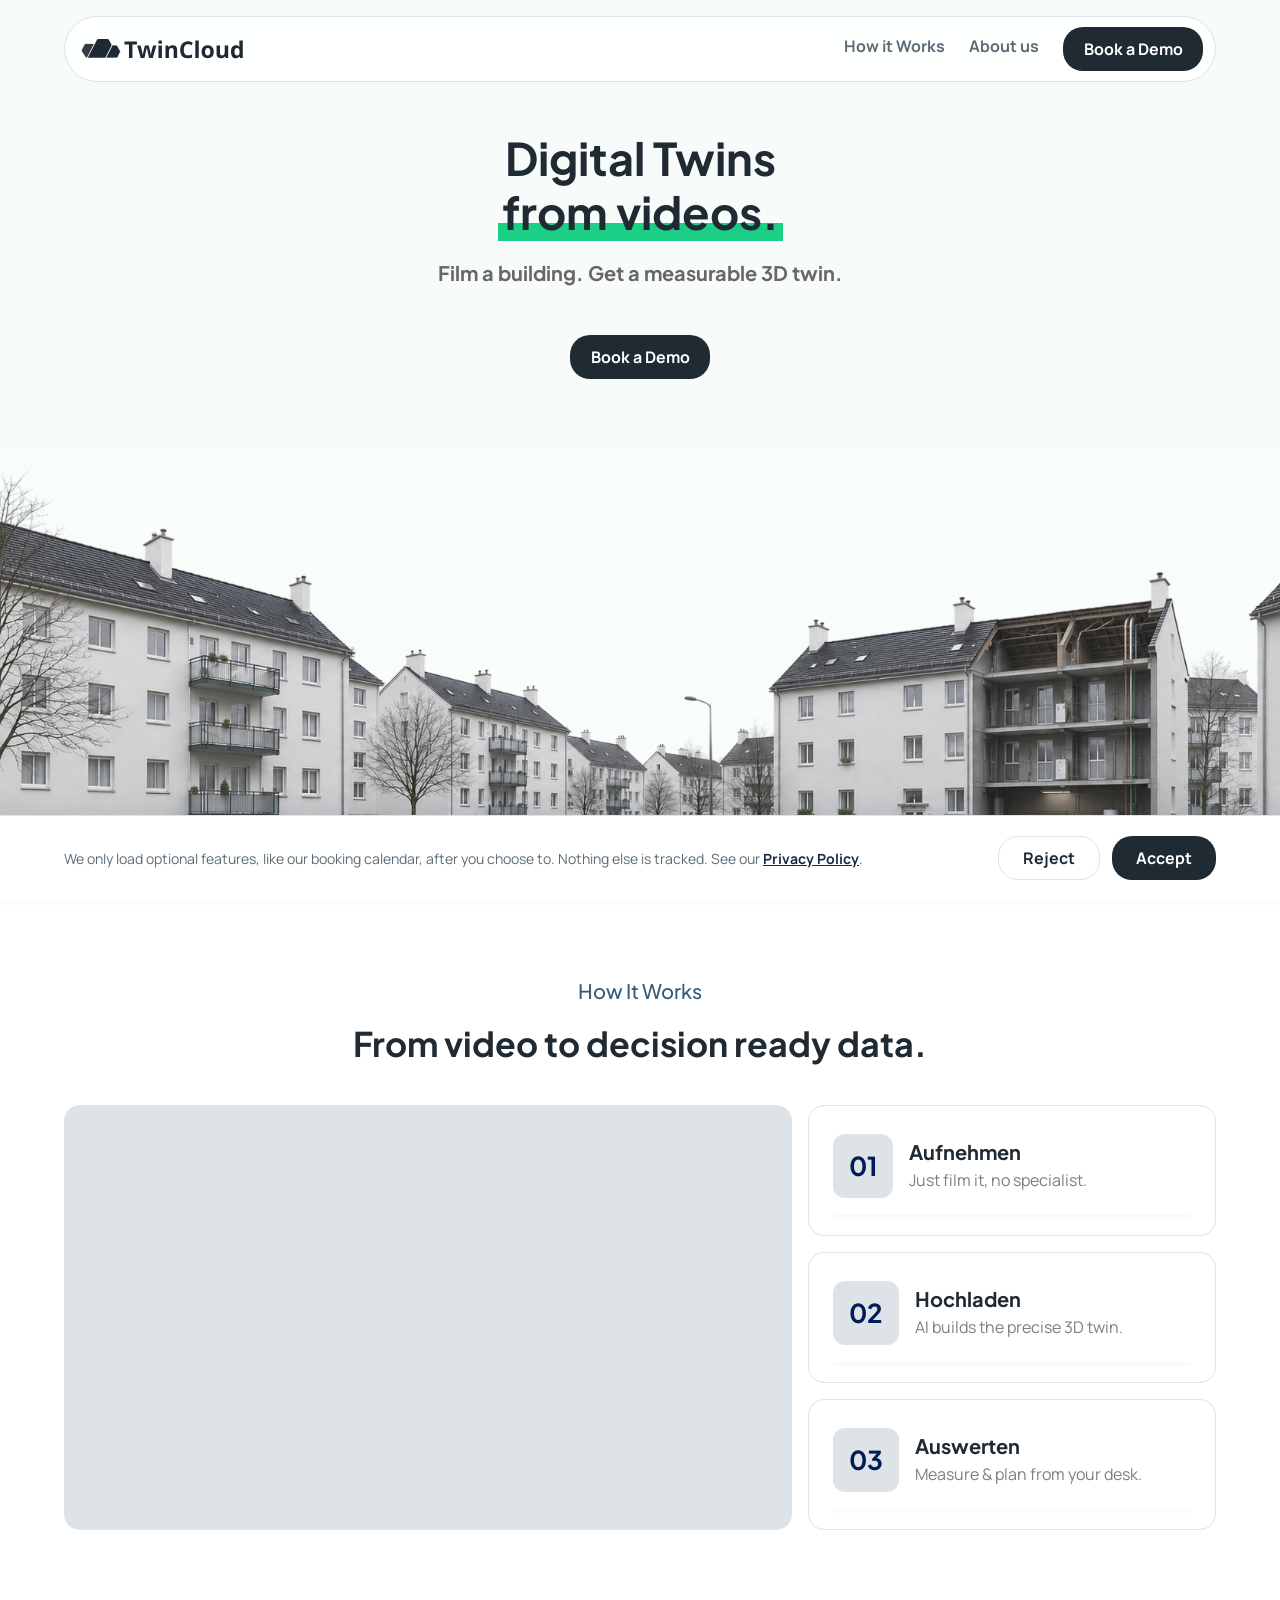
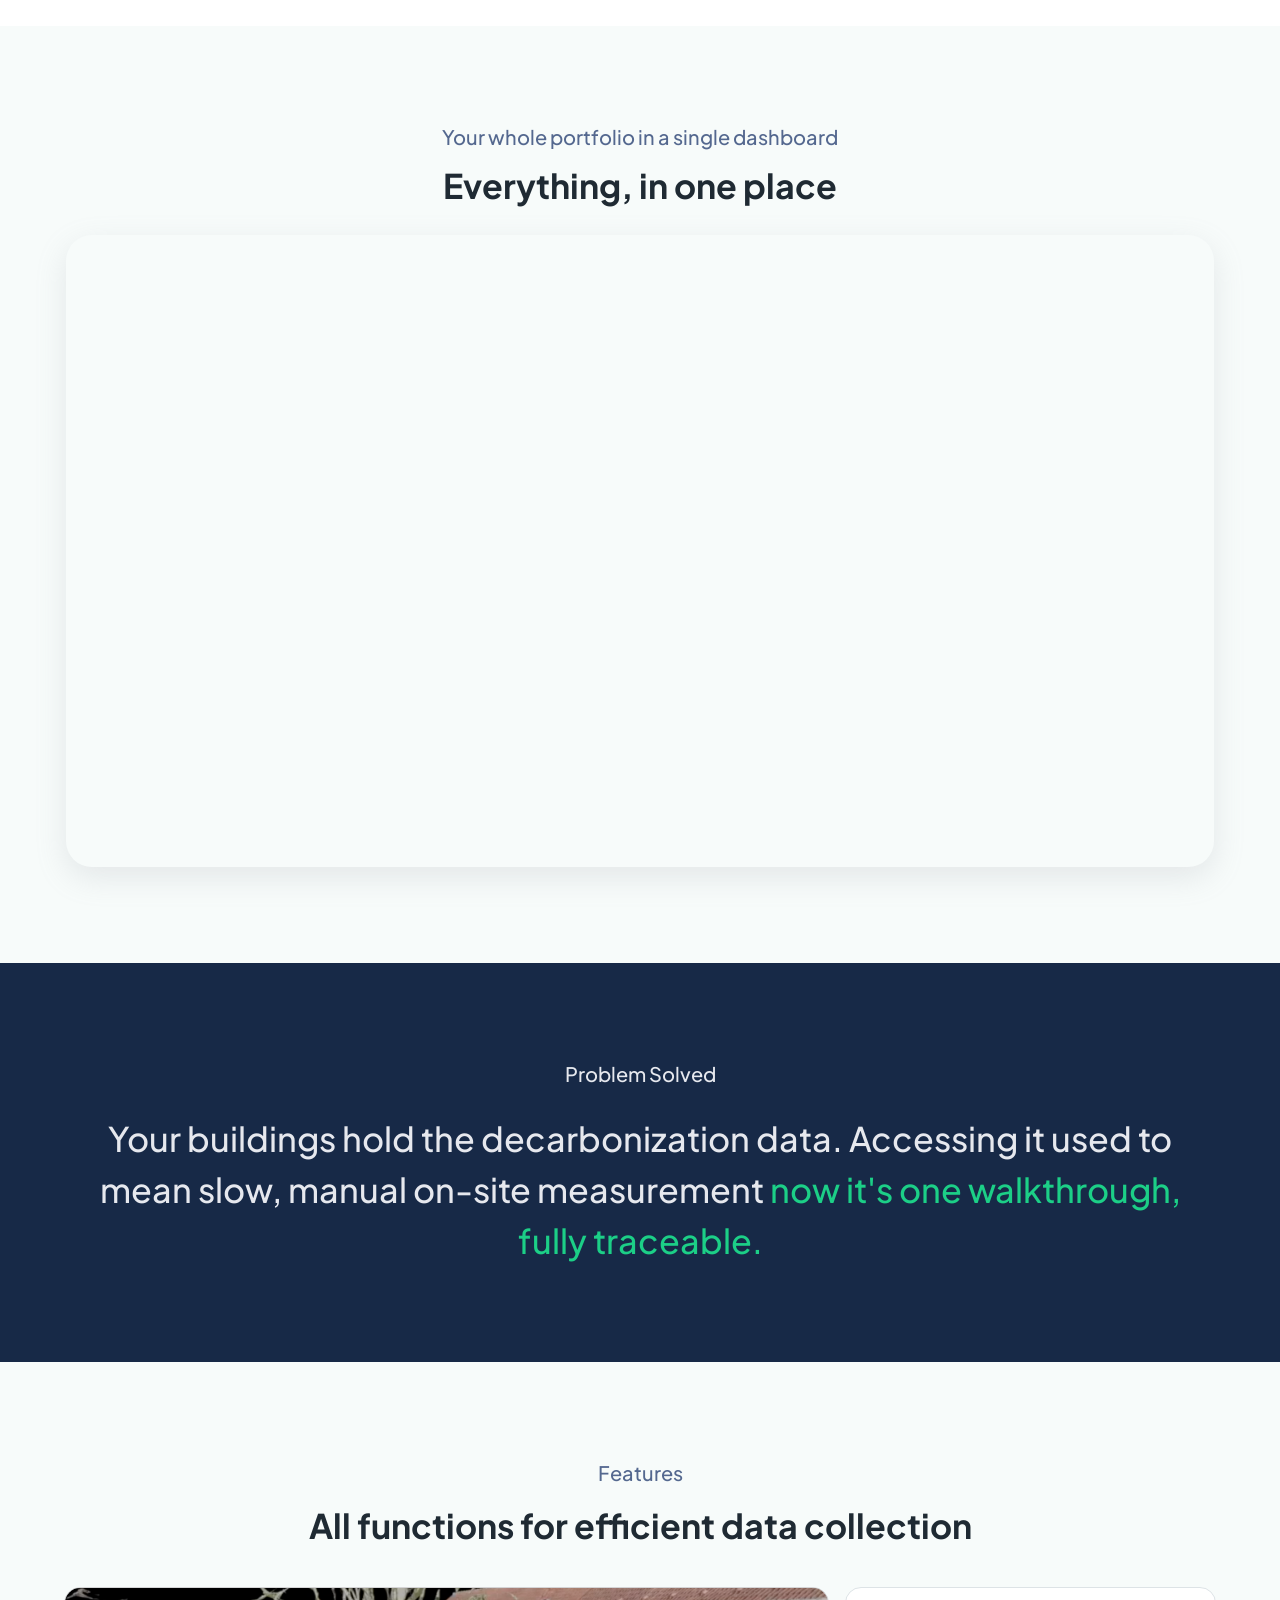
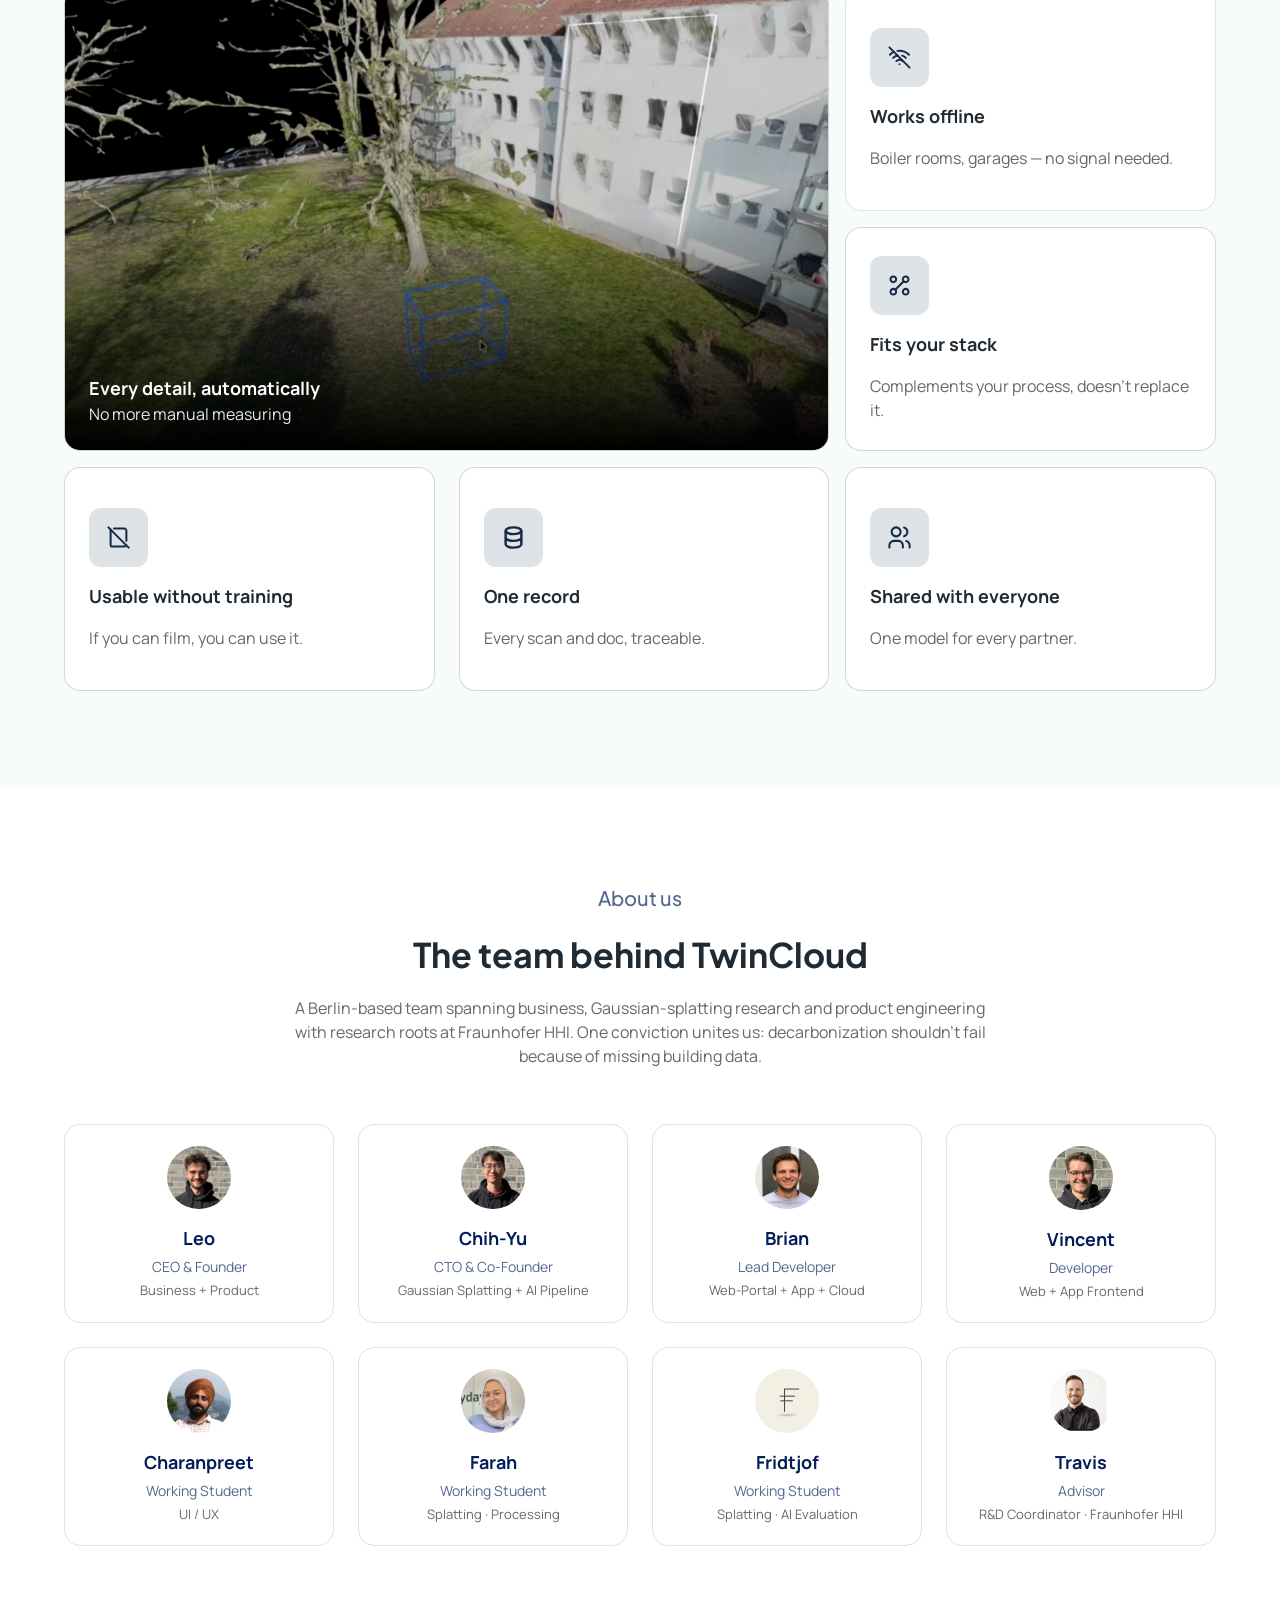
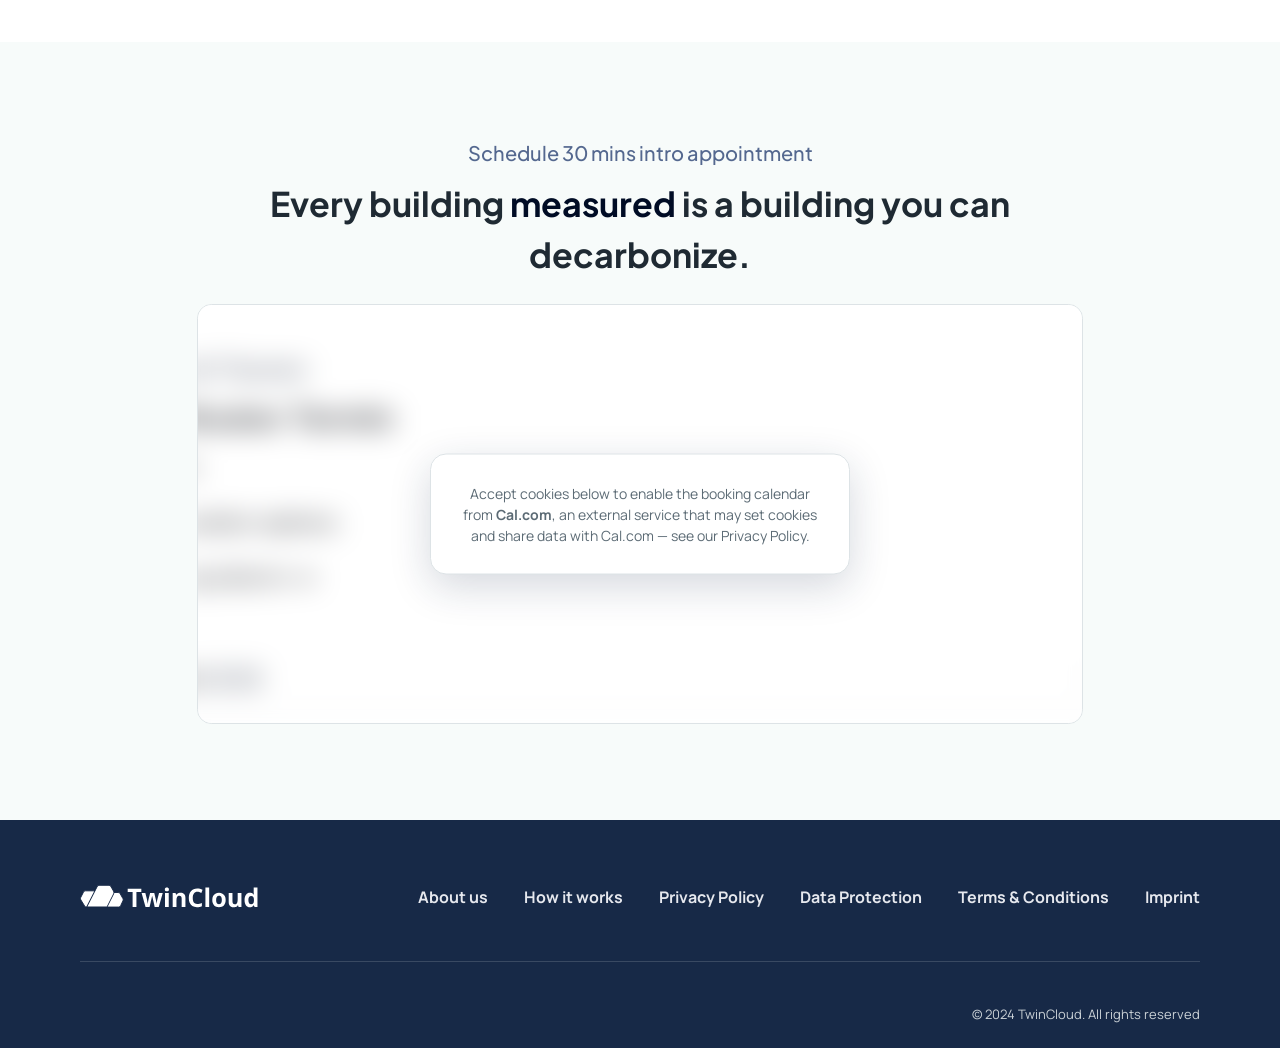
==== index.html @ e69f2b0c "Add Privacy Policy page, link Data Protection PDF, fix Impressum fonts - New privacy-policy.html wit" ====
<!doctype html>
<html lang="en">
<head>
<meta charset="UTF-8">
<meta name="viewport" content="width=device-width, initial-scale=1.0">
<title>TwinCloud — Digital Twins from videos.</title>
<meta name="description" content="Film a building. Get a measurable 3D twin. TwinCloud turns a single walkthrough video into decarbonization-ready building data.">
<style>
  /* Self-hosted fonts (not Google's CDN) — avoids sending visitor IPs to Google */
  @font-face {
    font-family: "Plus Jakarta Sans";
    font-style: normal;
    font-weight: 500 800;
    font-display: swap;
    src: url("assets/fonts/plus-jakarta-sans-variable.woff2") format("woff2");
  }
  @font-face {
    font-family: "Manrope";
    font-style: normal;
    font-weight: 400 800;
    font-display: swap;
    src: url("assets/fonts/manrope-variable.woff2") format("woff2");
  }
  :root {
    --primary: #172947;
    --secondary: #2B85D6;
    --accent: #1CCF87;
    --ink: #1F2A33;
    --mid: #5C6B75;
    --border: #DDE3E6;
    --border-soft: rgba(178, 173, 177, 0.5);
    --ground: #F7FBFA;
    --warning: #D89A32;
    --error: #D14B44;
    --white: #FFFFFF;

    --blue-300: #54688F;
    --blue-50: #E6E8EE;
    --violet-900: #696669;
    --navy-950: #001D58;
    --navy-ink: #000C25;

    --font-display: "Plus Jakarta Sans", sans-serif;
    --font-body: "Manrope", sans-serif;

    --container-max: 1152px;
    --section-pad-x: 64px;
    --section-pad-y: 96px;
  }

  *, *::before, *::after { box-sizing: border-box; }
  html { scroll-behavior: smooth; }
  body {
    margin: 0;
    font-family: var(--font-body);
    color: var(--ink);
    background: var(--white);
    -webkit-font-smoothing: antialiased;
  }
  img { max-width: 100%; display: block; }
  a { color: inherit; text-decoration: none; }
  button { font: inherit; cursor: pointer; }
  h1, h2, h3, p { margin: 0; }
  .visually-hidden {
    position: absolute; width: 1px; height: 1px; padding: 0; margin: -1px;
    overflow: hidden; clip: rect(0,0,0,0); white-space: nowrap; border: 0;
  }
  :focus-visible {
    outline: 2px solid var(--secondary);
    outline-offset: 2px;
  }

  /* ---- CTA button ---- */
  .cta-button {
    position: relative;
    display: inline-flex;
    align-items: center;
    width: 140px;
    height: 44px;
    padding-left: 21px;
    border: none;
    border-radius: 20px;
    background: var(--ink);
    color: var(--white);
    font-family: var(--font-body);
    font-weight: 700;
    font-size: 16px;
    line-height: 1.5;
    overflow: hidden;
    isolation: isolate;
    transition: transform 0.2s ease, box-shadow 0.2s ease;
  }
  .cta-button::before {
    content: "";
    position: absolute;
    inset: 0;
    background: linear-gradient(to right, rgba(23, 41, 71, 0), var(--primary));
    transform: translateX(-100%);
    transition: transform 0.35s ease;
    z-index: -1;
  }
  .cta-button:hover::before,
  .cta-button:focus-visible::before {
    transform: translateX(0);
  }
  .cta-button:hover {
    box-shadow: 0 6px 16px rgba(23, 41, 71, 0.25);
  }
  .cta-button:active {
    transform: scale(0.96);
    box-shadow: 0 2px 8px rgba(23, 41, 71, 0.2);
  }
  .cta-button span { position: relative; }

  /* ---- Site header ---- */
  .site-header {
    position: fixed;
    top: 16px;
    left: 0;
    right: 0;
    z-index: 100;
    display: flex;
    justify-content: center;
    padding: 0 54px;
  }
  .header-pill {
    display: flex;
    align-items: center;
    justify-content: center;
    gap: 24px;
    width: 100%;
    max-width: var(--container-max);
    padding: 10px 12px;
    border-radius: 40px;
    border: 1px solid var(--border);
    background: rgba(255, 255, 255, 0.84);
    backdrop-filter: blur(12px);
    transition: box-shadow 0.3s ease, background-color 0.3s ease;
  }
  .header-pill.is-scrolled {
    box-shadow: 0 8px 24px rgba(23, 41, 71, 0.12);
    background: rgba(255, 255, 255, 0.96);
  }
  .header-brand {
    display: flex;
    align-items: center;
    gap: 3.6px;
    flex: 1;
  }
  .logo-lockup {
    height: 52px;
    width: auto;
    flex-shrink: 0;
  }
  .header-brand .logo-lockup {
    height: 38px;
    padding: 0 4px;
  }
  .header-nav {
    display: flex;
    align-items: center;
    gap: 24px;
  }
  .nav-link {
    position: relative;
    display: inline-block;
    padding-bottom: 6px;
    font-family: var(--font-body);
    font-weight: 700;
    font-size: 16px;
    color: var(--mid);
  }
  .nav-link::after {
    content: "";
    position: absolute;
    left: 0;
    right: 100%;
    bottom: 0;
    height: 2px;
    background: var(--accent);
    transition: right 0.25s ease;
  }
  .nav-link:hover::after,
  .nav-link:focus-visible::after {
    right: 0;
  }
  .header-cta { flex-shrink: 0; }

  @media (max-width: 767px) {
    .header-nav { display: none; }
    .site-header { top: 0; padding: 0; }
    .header-pill {
      max-width: 100%;
      border-radius: 0;
      border: none;
      border-bottom: 1px solid var(--border);
      background: var(--white);
      backdrop-filter: none;
      padding: 14px 20px;
    }
    .header-brand .logo-lockup { height: 27px; }
  }

  /* ---- Hero ---- */
  .hero {
    position: relative;
    overflow: hidden;
    background: var(--ground);
    height: 880px;
  }
  .hero-bg-wrap {
    position: absolute;
    left: 0;
    right: 0;
    bottom: -101px;
    aspect-ratio: 1942 / 809;
    pointer-events: none;
  }
  .hero-bg-wrap img {
    width: 100%;
    height: 100%;
    object-fit: cover;
  }
  .hero-bg-wrap::after {
    content: "";
    position: absolute;
    inset: 0;
    background: rgba(255, 255, 255, 0.1);
  }
  .hero-content {
    position: relative;
    z-index: 1;
    max-width: 700px;
    margin: 0 auto;
    padding: 131px 20px 0;
    text-align: center;
    display: flex;
    flex-direction: column;
    align-items: center;
  }
  .hero-heading {
    font-family: var(--font-display);
    font-weight: 700;
    font-size: 45px;
    line-height: 1.2;
    color: var(--ink);
  }
  .hero-heading .highlight-line {
    position: relative;
    isolation: isolate;
    display: inline-block;
  }
  .hero-heading .highlight-line::before {
    content: "";
    position: absolute;
    left: -4px;
    right: -4px;
    bottom: -2px;
    height: 0.4em;
    background: var(--accent);
    z-index: -1;
  }
  .hero-subtitle {
    margin-top: 22px;
    max-width: 457px;
    font-family: var(--font-display);
    font-weight: 700;
    font-size: 20px;
    line-height: 1.2;
    color: var(--violet-900);
  }
  .hero-content .cta-button { margin-top: 50px; }

  @media (max-width: 1024px) {
    .hero { height: 680px; }
    .hero-content { padding-top: 100px; }
  }
  @media (max-width: 767px) {
    .hero {
      height: 80vh;
      display: flex;
      align-items: center;
    }
    .hero-content { padding-top: 64px; transform: translateY(-20%); }
    .hero-heading { font-size: 32px; }
    .hero-subtitle { font-size: 18px; }
    .hero-bg-wrap { bottom: -20px; }
    .hero-bg-wrap img { transform: scale(1.3); }
  }

  /* ---- Shared section layout ---- */
  .section {
    padding: var(--section-pad-y) var(--section-pad-x);
    display: flex;
    flex-direction: column;
    align-items: center;
  }
  .section-header {
    display: flex;
    flex-direction: column;
    align-items: center;
    gap: 12px;
    text-align: center;
    width: 100%;
  }
  .section-header.tight { gap: 8px; }
  .eyebrow {
    font-family: var(--font-display);
    font-weight: 500;
    font-size: 20px;
    line-height: 30px;
    color: var(--blue-300);
  }
  .section-title {
    font-family: var(--font-display);
    font-weight: 700;
    font-size: 34px;
    line-height: 51px;
    color: var(--ink);
    max-width: 760px;
  }

  @media (max-width: 1024px) { :root { --section-pad-x: 40px; } }
  @media (max-width: 767px) {
    :root { --section-pad-x: 24px; --section-pad-y: 64px; }
    .section-title { font-size: 26px; line-height: 1.35; }
    .eyebrow { font-size: 17px; line-height: 1.4; }
  }
  @media (max-width: 480px) { :root { --section-pad-x: 20px; } }

  /* ---- How it works ---- */
  .how-it-works { background: var(--white); gap: 36px; }
  .how-it-works .section-header .eyebrow { color: #355C7D; }
  .how-it-works-grid {
    display: flex;
    align-items: stretch;
    gap: 16px;
    width: 100%;
    max-width: var(--container-max);
  }
  .video-placeholder {
    flex: 1 0 0;
    min-width: 728px;
    height: 425px;
    border-radius: 16px;
    background: var(--border);
    object-fit: cover;
  }
  .steps {
    display: flex;
    flex-direction: column;
    gap: 16px;
    flex: 1 0 0;
    min-width: 300px;
  }
  .step-card {
    height: 131px;
    display: flex;
    flex-direction: column;
    justify-content: center;
    gap: 16px;
    padding: 24px;
    background: var(--white);
    border: 1px solid var(--border);
    border-radius: 16px;
    cursor: pointer;
    transition: transform 0.25s ease, box-shadow 0.25s ease, border-color 0.25s ease, opacity 0.3s ease;
  }
  .step-card:hover {
    transform: translateY(-3px);
    box-shadow: 0 12px 24px rgba(23, 41, 71, 0.08);
    border-color: var(--accent);
  }
  .step-top {
    display: flex;
    align-items: center;
    gap: 16px;
    padding-top: 12px;
  }
  .step-number {
    flex-shrink: 0;
    padding: 16px;
    background: var(--border);
    border-radius: 12px;
    font-family: var(--font-display);
    font-weight: 700;
    font-size: 26px;
    line-height: 1.2;
    color: var(--navy-950);
    text-align: center;
    transition: background-color 0.25s ease;
  }
  .step-card:hover .step-number {
    background: rgba(28, 207, 135, 0.18);
  }
  .step-copy { flex: 1 0 0; display: flex; flex-direction: column; gap: 4px; }
  .step-copy h3 {
    font-family: var(--font-display);
    font-weight: 700;
    font-size: 20px;
    line-height: 1.2;
    color: var(--ink);
  }
  .step-copy p {
    font-family: var(--font-body);
    font-weight: 400;
    font-size: 16px;
    line-height: 1.5;
    color: var(--violet-900);
    opacity: 0.85;
  }
  .step-progress {
    height: 5px;
    flex-shrink: 0;
    border-radius: 10px;
    background: var(--ground);
    overflow: hidden;
  }
  .step-progress span {
    display: block;
    height: 100%;
    width: 100%;
    background: var(--accent);
    border-radius: 10px;
    transform: scaleX(0);
    transform-origin: left;
  }

  @media (max-width: 1024px) {
    .how-it-works-grid { flex-direction: column; }
    .video-placeholder { width: 100%; min-width: 0; }
  }
  @media (max-width: 767px) {
    .step-copy h3 { font-size: 18px; }
  }

  /* ---- Dashboard showcase ---- */
  .dashboard-showcase { background: var(--ground); gap: 24px; }
  .dashboard-showcase .section-header { gap: 8px; }
  .dashboard-frame {
    width: 100%;
    max-width: 1148px;
    aspect-ratio: 1148 / 632;
    border-radius: 25.85px;
    overflow: hidden;
    box-shadow: 0 10.338px 31.015px 0 rgba(149, 157, 165, 0.2);
    transition: box-shadow 0.3s ease, transform 0.3s ease, opacity 0.3s ease;
  }
  .dashboard-frame:hover {
    box-shadow: 0 16px 40px 0 rgba(149, 157, 165, 0.32);
    transform: translateY(-4px);
  }
  .dashboard-frame video { width: 100%; height: 100%; object-fit: cover; }

  /* ---- Problem statement ---- */
  .problem-statement { background: var(--primary); }
  .problem-body {
    display: flex;
    flex-direction: column;
    gap: 24px;
    align-items: center;
    max-width: var(--container-max);
    text-align: center;
    font-family: var(--font-display);
    font-weight: 500;
  }
  .problem-body .eyebrow-white {
    font-size: 20px;
    line-height: 30px;
    color: var(--blue-50);
  }
  .problem-body .headline {
    font-size: 34px;
    line-height: 51px;
    color: var(--blue-50);
  }
  .problem-body .headline .accent { color: var(--accent); }

  @media (max-width: 767px) {
    .problem-body .headline { font-size: 24px; line-height: 1.5; }
  }

  /* ---- Features ---- */
  .features { background: var(--ground); }
  .features-content {
    display: flex;
    flex-direction: column;
    gap: 36px;
    width: 100%;
    max-width: var(--container-max);
  }
  .features-grid {
    display: flex;
    gap: 16px;
    width: 100%;
  }
  .features-col-left {
    display: flex;
    flex-direction: column;
    gap: 16px;
    flex: 784 0 0;
    min-width: 0;
  }
  .feature-hero-card {
    position: relative;
    isolation: isolate;
    height: 464px;
    border-radius: 16px;
    overflow: hidden;
    border: 1px solid var(--border-soft);
    display: flex;
    flex-direction: column;
    justify-content: flex-end;
    padding: 24px;
  }
  .feature-hero-card img {
    position: absolute;
    inset: 0;
    width: 100%;
    height: 100%;
    object-fit: cover;
    z-index: -2;
    transition: transform 0.5s ease;
  }
  .feature-hero-card:hover img {
    transform: scale(1.06);
  }
  .feature-hero-card::before {
    content: "";
    position: absolute;
    inset: 0;
    background: linear-gradient(to bottom, rgba(0, 29, 88, 0) 49.5%, #000 100%);
    z-index: -1;
  }
  .feature-hero-card h3 {
    font-family: var(--font-body);
    font-weight: 700;
    font-size: 18px;
    line-height: 1.5;
    color: #FFFEFE;
  }
  .feature-hero-card p {
    font-family: var(--font-body);
    font-weight: 400;
    font-size: 16px;
    line-height: 1.5;
    color: var(--blue-50);
  }
  .features-small-row {
    display: flex;
    gap: 24px;
    flex: 1;
  }
  .features-col-right {
    display: flex;
    flex-direction: column;
    gap: 16px;
    flex: 380 0 0;
    min-width: 0;
  }
  .feature-card {
    display: flex;
    flex-direction: column;
    justify-content: center;
    gap: 16px;
    padding: 24px;
    background: var(--white);
    border-radius: 16px;
    flex: 1;
    height: 224px;
    transition: transform 0.25s ease, box-shadow 0.25s ease, border-color 0.25s ease, opacity 0.3s ease;
  }
  .feature-card:hover {
    transform: translateY(-4px);
    box-shadow: 0 12px 24px rgba(23, 41, 71, 0.08);
    border-color: var(--accent);
  }
  .feature-card.bordered { border: 1px solid var(--border); }
  .feature-card.bordered-soft { border: 1px solid var(--border-soft); }
  .feature-icon {
    display: inline-flex;
    padding: 16px;
    background: var(--border);
    border-radius: 12px;
    align-self: flex-start;
    transition: background-color 0.25s ease, transform 0.25s ease;
  }
  .feature-card:hover .feature-icon {
    background: rgba(28, 207, 135, 0.18);
    transform: scale(1.06);
  }
  .feature-icon img { width: 27px; height: 27px; }
  .feature-card h3 {
    font-family: var(--font-body);
    font-weight: 700;
    font-size: 18px;
    line-height: 1.5;
    color: var(--ink);
  }
  .feature-card p {
    font-family: var(--font-body);
    font-weight: 400;
    font-size: 16px;
    line-height: 1.5;
    color: var(--violet-900);
  }
  @media (max-width: 1024px) {
    .features-grid { flex-direction: column; }
    .features-col-left, .features-col-right { flex: 1 1 auto; width: 100%; }
    .feature-hero-card { height: auto; aspect-ratio: 784 / 464; }
  }
  @media (max-width: 600px) {
    .features-small-row { flex-direction: column; }
  }

  /* ---- About ---- */
  .about { background: var(--white); gap: 56px; overflow: hidden; }
  .about-header {
    display: flex;
    flex-direction: column;
    align-items: center;
    gap: 16px;
    text-align: center;
  }
  .about-header p.lede {
    max-width: 720px;
    font-family: var(--font-body);
    font-weight: 400;
    font-size: 16px;
    line-height: 1.5;
    color: var(--violet-900);
  }
  .team-rows {
    display: flex;
    flex-direction: column;
    gap: 24px;
    width: 100%;
    max-width: var(--container-max);
  }
  .team-row {
    display: flex;
    gap: 24px;
    width: 100%;
  }
  .team-card {
    flex: 1 0 0;
    min-width: 0;
    display: flex;
    flex-direction: column;
    align-items: center;
    justify-content: center;
    gap: 16px;
    height: 199px;
    padding: 32px 16px;
    background: var(--white);
    border: 1px solid var(--border);
    border-radius: 16px;
    overflow: hidden;
    text-align: center;
    transition: transform 0.25s ease, box-shadow 0.25s ease, border-color 0.25s ease, opacity 0.3s ease;
  }
  .team-card:hover {
    transform: translateY(-4px);
    box-shadow: 0 12px 24px rgba(23, 41, 71, 0.08);
    border-color: var(--accent);
  }
  .team-card img {
    width: 64px;
    height: 64px;
    border-radius: 32px;
    object-fit: cover;
    transition: transform 0.3s ease;
  }
  .team-card:hover img {
    transform: scale(1.08);
  }
  .team-card-copy { display: flex; flex-direction: column; gap: 4px; width: 100%; }
  .team-card-copy .name {
    font-family: var(--font-body);
    font-weight: 700;
    font-size: 18px;
    line-height: 1.5;
    color: var(--navy-950);
  }
  .team-card-copy .role {
    font-family: var(--font-body);
    font-weight: 400;
    font-size: 14px;
    line-height: 1.5;
    color: var(--blue-300);
  }
  .team-card-copy .specialty {
    font-family: var(--font-body);
    font-weight: 400;
    font-size: 13px;
    line-height: 1.5;
    color: var(--violet-900);
  }

  @media (max-width: 900px) {
    .team-row { flex-wrap: wrap; }
    .team-card { flex: 1 1 calc(50% - 12px); }
  }
  @media (max-width: 480px) {
    .team-card { flex: 1 1 100%; }
  }

  /* ---- Contact ---- */
  .contact { background: var(--ground); gap: 10px; padding-left: 10px; padding-right: 10px; }
  .contact .eyebrow { color: var(--blue-300); }
  .contact-body {
    display: flex;
    flex-direction: column;
    align-items: center;
    gap: 24px;
    width: 100%;
    max-width: var(--container-max);
  }
  .contact-heading {
    max-width: 800px;
    text-align: center;
    font-family: var(--font-display);
    font-weight: 700;
    font-size: 34px;
    line-height: 51px;
    color: var(--ink);
  }
  .contact-heading .navy { color: var(--navy-ink); }
  .contact-shot {
    position: relative;
    width: 100%;
    max-width: 885.6px;
    aspect-ratio: 885.6 / 420;
    border: 1.2px solid var(--border);
    border-radius: 14.4px;
    overflow: hidden;
    background-color: var(--ground);
    transition: border-color 0.25s ease, box-shadow 0.25s ease, transform 0.3s ease, opacity 0.3s ease;
  }
  .contact-shot:hover {
    border-color: var(--accent);
    box-shadow: 0 12px 32px rgba(23, 41, 71, 0.1);
  }
  .contact-shot::before {
    content: "";
    position: absolute;
    inset: -20px;
    background-image: url("assets/images/cal-booking-preview.png");
    background-size: cover;
    background-position: top center;
    filter: blur(14px);
    z-index: 0;
  }
  #my-cal-inline-30min { position: relative; z-index: 1; }
  .cal-consent {
    position: absolute;
    z-index: 1;
    top: 50%;
    left: 50%;
    transform: translate(-50%, -50%);
    width: min(420px, calc(100% - 40px));
    display: flex;
    flex-direction: column;
    align-items: center;
    gap: 20px;
    padding: 28px 24px;
    text-align: center;
    background: var(--white);
    border: 1px solid var(--border);
    border-radius: 16px;
    box-shadow: 0 12px 40px rgba(23, 41, 71, 0.18);
  }
  .cal-consent .cta-button { width: auto; white-space: nowrap; padding: 0 24px; }
  .cal-consent-text {
    max-width: 420px;
    font-family: var(--font-body);
    font-size: 14px;
    line-height: 1.5;
    color: var(--mid);
  }

  @media (max-width: 767px) {
    .contact-heading { font-size: 24px; line-height: 1.5; }
    .contact-shot { aspect-ratio: 885.6 / 672; }
  }

  /* ---- Footer ---- */
  .site-footer {
    background: var(--primary);
    padding: 56px 80px 24px;
    display: flex;
    justify-content: center;
  }
  .footer-inner {
    display: flex;
    flex-direction: column;
    gap: 35px;
    width: 100%;
    max-width: 1120px;
  }
  .footer-main {
    display: flex;
    align-items: center;
    justify-content: space-between;
    gap: 24px;
    flex-wrap: wrap;
  }
  .footer-brand {
    display: flex;
    align-items: center;
    gap: 6px;
  }
  .footer-brand .logo-lockup { height: 41.6px; }
  .footer-brand:hover .logo-lockup { transform: scale(1.06) rotate(-2deg); }
  .footer-links {
    display: flex;
    gap: 36px;
    flex-wrap: wrap;
    justify-content: flex-end;
  }
  .footer-links a {
    position: relative;
    font-family: var(--font-body);
    font-weight: 700;
    font-size: 16px;
    color: var(--blue-50);
    white-space: nowrap;
    transition: color 0.2s ease;
  }
  .footer-links a::after {
    content: "";
    position: absolute;
    left: 0;
    right: 100%;
    bottom: -4px;
    height: 1px;
    background: var(--accent);
    transition: right 0.25s ease;
  }
  .footer-links a:hover, .footer-links a:focus-visible { color: var(--accent); }
  .footer-links a:hover::after, .footer-links a:focus-visible::after { right: 0; }
  .footer-divider {
    height: 1px;
    width: 100%;
    background: rgba(247, 251, 250, 0.15);
    border: none;
  }
  .footer-utility {
    display: flex;
    justify-content: flex-end;
  }
  .footer-utility p {
    font-family: var(--font-body);
    font-weight: 400;
    font-size: 13px;
    line-height: 1.5;
    color: var(--ground);
    opacity: 0.8;
    text-align: right;
  }

  @media (max-width: 767px) {
    .site-footer { padding: 40px 24px 20px; }
    .footer-main { flex-direction: column; align-items: center; text-align: center; }
    .footer-links { justify-content: center; gap: 20px 28px; }
    .footer-utility { justify-content: center; }
    .footer-utility p { text-align: center; }
  }

  /* ---- Cookie banner ---- */
  .cta-button.secondary { background: var(--white); color: var(--ink); border: 1px solid var(--border); }
  .cta-button.secondary::before { display: none; }
  .cta-button.secondary:hover { border-color: var(--accent); box-shadow: none; }
  .cookie-banner {
    display: none;
    position: fixed;
    left: 0;
    right: 0;
    bottom: 0;
    z-index: 200;
    background: var(--white);
    border-top: 1px solid var(--border);
    box-shadow: 0 -8px 24px rgba(23, 41, 71, 0.08);
    padding: 20px 24px;
  }
  .cookie-banner.visible { display: block; }
  .cookie-banner-inner {
    max-width: var(--container-max);
    margin: 0 auto;
    display: flex;
    align-items: center;
    justify-content: space-between;
    gap: 24px;
    flex-wrap: wrap;
  }
  .cookie-banner-text {
    flex: 1 1 320px;
    font-family: var(--font-body);
    font-size: 14px;
    line-height: 1.5;
    color: var(--mid);
  }
  .cookie-banner-text a { color: var(--primary); font-weight: 700; text-decoration: underline; }
  .cookie-banner-actions { display: flex; gap: 12px; flex-shrink: 0; }
  .cookie-banner-actions .cta-button { width: auto; padding: 0 24px; justify-content: center; white-space: nowrap; }
  @media (max-width: 600px) {
    .cookie-banner { padding: 16px 20px; }
    .cookie-banner-inner { flex-direction: column; align-items: stretch; }
    .cookie-banner-actions .cta-button { flex: 1; width: auto; white-space: nowrap; }
  }

  /* ---- Scroll reveal ---- */
  .reveal {
    opacity: 0;
    transform: translateY(24px);
  }
  .reveal.is-visible {
    opacity: 1;
    transform: none;
  }
  .section-header.reveal,
  .feature-hero-card.reveal {
    transition: opacity 0.6s ease, transform 0.6s ease;
  }

  @media (prefers-reduced-motion: reduce) {
    html { scroll-behavior: auto; }
    .step-progress span { transform: scaleX(1); }
    .cta-button::before { transition: none; }
    .nav-link::after { transition: none; }
    .cta-button,
    .header-pill,
    .logo-lockup,
    .step-card, .step-number,
    .feature-card, .feature-icon, .feature-hero-card, .feature-hero-card img,
    .team-card, .team-card img,
    .dashboard-frame, .contact-shot, .contact-shot img,
    .footer-links a::after,
    .section-header,
    .reveal {
      transition: none !important;
    }
    .reveal {
      opacity: 1;
      transform: none;
    }
  }
</style>
</head>
<body>

<div class="cookie-banner" id="cookie-banner">
  <div class="cookie-banner-inner">
    <p class="cookie-banner-text">We only load optional features, like our booking calendar, after you choose to. Nothing else is tracked. See our <a href="privacy-policy.html">Privacy Policy</a>.</p>
    <div class="cookie-banner-actions">
      <button class="cta-button secondary" id="cookie-reject" type="button"><span>Reject</span></button>
      <button class="cta-button" id="cookie-accept" type="button"><span>Accept</span></button>
    </div>
  </div>
</div>

<header class="site-header">
  <div class="header-pill">
    <a class="header-brand" href="index.html" aria-label="TwinCloud home">
      <picture>
        <source media="(max-width: 767px)" srcset="assets/logo/twincloud-logo-mark.svg">
        <img class="logo-lockup" src="assets/logo/twincloud-logo-lockup.svg" alt="TwinCloud">
      </picture>
    </a>
    <nav class="header-nav" aria-label="Primary">
      <a class="nav-link" href="#how-it-works">How it Works</a>
      <a class="nav-link" href="#about">About us</a>
    </nav>
    <a class="cta-button header-cta" href="#contact"><span>Book a Demo</span></a>
  </div>
</header>

<main>

  <section class="hero">
    <div class="hero-bg-wrap" aria-hidden="true">
      <img src="assets/images/hero-bg.png" alt="" loading="eager">
    </div>
    <div class="hero-content">
      <h1 class="hero-heading">
        Digital Twins<br>
        <span class="highlight-line">from videos.</span>
      </h1>
      <p class="hero-subtitle">Film a building. Get a measurable 3D twin.</p>
      <a class="cta-button" href="#contact"><span>Book a Demo</span></a>
    </div>
  </section>

  <section class="how-it-works section" id="how-it-works">
    <div class="section-header">
      <p class="eyebrow"><a href="capture-guide.html">How It Works</a></p>
      <h2 class="section-title">From video to decision ready data.</h2>
    </div>
    <div class="how-it-works-grid">
      <video class="video-placeholder" id="how-it-works-video" src="assets/images/HIW_1.mp4" autoplay muted playsinline aria-label="TwinCloud filming-to-data workflow demo"></video>
      <div class="steps">
        <div class="step-card">
          <div class="step-top">
            <div class="step-number">01</div>
            <div class="step-copy">
              <h3>Aufnehmen</h3>
              <p>Just film it, no specialist.</p>
            </div>
          </div>
          <div class="step-progress"><span></span></div>
        </div>
        <div class="step-card">
          <div class="step-top">
            <div class="step-number">02</div>
            <div class="step-copy">
              <h3>Hochladen</h3>
              <p>AI builds the precise 3D twin.</p>
            </div>
          </div>
          <div class="step-progress"><span></span></div>
        </div>
        <div class="step-card">
          <div class="step-top">
            <div class="step-number">03</div>
            <div class="step-copy">
              <h3>Auswerten</h3>
              <p>Measure &amp; plan from your desk.</p>
            </div>
          </div>
          <div class="step-progress"><span></span></div>
        </div>
      </div>
    </div>
  </section>

  <section class="dashboard-showcase section">
    <div class="section-header tight">
      <p class="eyebrow">Your whole portfolio in a single dashboard</p>
      <h2 class="section-title" style="max-width:952px;">Everything, in one place</h2>
    </div>
    <div class="dashboard-frame">
      <video src="assets/images/Final Dashboard.mp4" autoplay muted loop playsinline aria-label="Animated preview of the TwinCloud dashboard loading a building's 3D scan data"></video>
    </div>
  </section>

  <section class="problem-statement section">
    <div class="problem-body">
      <p class="eyebrow-white">Problem Solved</p>
      <p class="headline">Your buildings hold the decarbonization data. Accessing it used to mean slow, manual on-site measurement <span class="accent">now it's one walkthrough, fully traceable.</span></p>
    </div>
  </section>

  <section class="features section">
    <div class="features-content">
      <div class="section-header" style="align-items:center;">
        <p class="eyebrow">Features</p>
        <h2 class="section-title" style="max-width:952px;">All functions for efficient data collection</h2>
      </div>
      <div class="features-grid">
        <div class="features-col-left">
          <div class="feature-hero-card">
            <img src="assets/images/feature-detail-large.png" alt="Close-up facade detail captured automatically by TwinCloud's 3D scanning">
            <h3>Every detail, automatically</h3>
            <p>No more manual measuring</p>
          </div>
          <div class="features-small-row">
            <div class="feature-card bordered-soft">
              <span class="feature-icon"><img src="assets/icons/icon-training.svg" alt=""></span>
              <h3>Usable without training</h3>
              <p>If you can film, you can use it.</p>
            </div>
            <div class="feature-card bordered-soft">
              <span class="feature-icon"><img src="assets/icons/icon-record.svg" alt=""></span>
              <h3>One record</h3>
              <p>Every scan and doc, traceable.</p>
            </div>
          </div>
        </div>
        <div class="features-col-right">
          <div class="feature-card bordered works-offline">
            <span class="feature-icon"><img src="assets/icons/icon-offline.svg" alt=""></span>
            <h3>Works offline</h3>
            <p>Boiler rooms, garages — no signal needed.</p>
          </div>
          <div class="feature-card bordered-soft">
            <span class="feature-icon"><img src="assets/icons/icon-stack.svg" alt=""></span>
            <h3>Fits your stack</h3>
            <p>Complements your process, doesn't replace it.</p>
          </div>
          <div class="feature-card bordered-soft">
            <span class="feature-icon"><img src="assets/icons/icon-shared.svg" alt=""></span>
            <h3>Shared with everyone</h3>
            <p>One model for every partner.</p>
          </div>
        </div>
      </div>
    </div>
  </section>

  <section class="about section" id="about">
    <div class="about-header">
      <p class="eyebrow">About us</p>
      <h2 class="section-title" style="max-width:none;">The team behind TwinCloud</h2>
      <p class="lede">A Berlin-based team spanning business, Gaussian-splatting research and product engineering with research roots at Fraunhofer HHI. One conviction unites us: decarbonization shouldn't fail because of missing building data.</p>
    </div>
    <div class="team-rows">
      <div class="team-row">
        <div class="team-card">
          <img src="assets/avatars/leo.png" alt="Portrait of Leo">
          <div class="team-card-copy">
            <p class="name">Leo</p>
            <p class="role">CEO &amp; Founder</p>
            <p class="specialty">Business + Product</p>
          </div>
        </div>
        <div class="team-card">
          <img src="assets/avatars/chihyu.png" alt="Portrait of Chih-Yu">
          <div class="team-card-copy">
            <p class="name">Chih-Yu</p>
            <p class="role">CTO &amp; Co-Founder</p>
            <p class="specialty">Gaussian Splatting + AI Pipeline</p>
          </div>
        </div>
        <div class="team-card">
          <img src="assets/avatars/brian.png" alt="Portrait of Brian">
          <div class="team-card-copy">
            <p class="name">Brian</p>
            <p class="role">Lead Developer</p>
            <p class="specialty">Web-Portal + App + Cloud</p>
          </div>
        </div>
        <div class="team-card">
          <img src="assets/avatars/vincent.png" alt="Portrait of Vincent">
          <div class="team-card-copy">
            <p class="name">Vincent</p>
            <p class="role">Developer</p>
            <p class="specialty">Web + App Frontend</p>
          </div>
        </div>
      </div>
      <div class="team-row">
        <div class="team-card">
          <img src="assets/avatars/charanpreet.png" alt="Portrait of Charanpreet">
          <div class="team-card-copy">
            <p class="name">Charanpreet</p>
            <p class="role">Working Student</p>
            <p class="specialty">UI / UX</p>
          </div>
        </div>
        <div class="team-card">
          <img src="assets/avatars/farah.png" alt="Portrait of Farah">
          <div class="team-card-copy">
            <p class="name">Farah</p>
            <p class="role">Working Student</p>
            <p class="specialty">Splatting · Processing</p>
          </div>
        </div>
        <div class="team-card">
          <img src="assets/avatars/fridtjof.png" alt="Portrait of Fridtjof">
          <div class="team-card-copy">
            <p class="name">Fridtjof</p>
            <p class="role">Working Student</p>
            <p class="specialty">Splatting · AI Evaluation</p>
          </div>
        </div>
        <div class="team-card">
          <img src="assets/avatars/travis.png" alt="Portrait of Travis">
          <div class="team-card-copy">
            <p class="name">Travis</p>
            <p class="role">Advisor</p>
            <p class="specialty">R&amp;D Coordinator · Fraunhofer HHI</p>
          </div>
        </div>
      </div>
    </div>
  </section>

  <section class="contact section" id="contact">
    <p class="eyebrow">Schedule 30 mins intro appointment</p>
    <div class="contact-body">
      <h2 class="contact-heading">Every building <span class="navy">measured </span>is a building you can decarbonize.</h2>
      <div class="contact-shot">
        <div class="cal-consent" id="cal-consent">
          <p class="cal-consent-text" id="cal-consent-text"></p>
        </div>
        <!-- Cal inline embed code begins -->
        <div style="width:100%;height:100%;overflow:scroll;display:none" id="my-cal-inline-30min"></div>
        <!-- Cal inline embed code ends -->
      </div>
    </div>
  </section>

</main>

<footer class="site-footer">
  <div class="footer-inner">
    <div class="footer-main">
      <div class="footer-brand">
        <img class="logo-lockup" src="assets/logo/twincloud-logo-lockup-footer.svg" alt="TwinCloud">
      </div>
      <nav class="footer-links" aria-label="Footer">
        <a href="#about">About us</a>
        <a href="#how-it-works">How it works</a>
        <a href="privacy-policy.html">Privacy Policy</a>
        <a href="https://cdn.prod.website-files.com/62fe59fa4af2991c1d18512c/63177f09064a37c241caabb8_roometric%20AGBs.pdf" target="_blank" rel="noopener">Data Protection</a>
        <a href="#">Terms &amp; Conditions</a>
        <a href="impressum.html">Imprint</a>
      </nav>
    </div>
    <hr class="footer-divider">
    <div class="footer-utility">
      <p>© 2024 TwinCloud. All rights reserved</p>
    </div>
  </div>
</footer>

<script>
(function () {
  var howItWorksVideo = document.getElementById('how-it-works-video');
  var bars = document.querySelectorAll('.step-progress span');
  var decorativeVideos = document.querySelectorAll('video[autoplay]');

  if (window.matchMedia('(prefers-reduced-motion: reduce)').matches) {
    decorativeVideos.forEach(function (v) { v.pause(); v.removeAttribute('autoplay'); });
    return;
  }

  var stepCards = document.querySelectorAll('.step-card');

  if (howItWorksVideo && bars.length && stepCards.length) {
    var clips = ['assets/images/HIW_1.mp4', 'assets/images/HIW_2.mp4', 'assets/images/HIW_3.mp4'];
    var activeIndex = 0;

    var playClip = function (index) {
      activeIndex = index;
      bars.forEach(function (bar) { bar.style.transform = 'scaleX(0)'; });
      howItWorksVideo.src = clips[index];
      howItWorksVideo.load();
      howItWorksVideo.play();
    };

    howItWorksVideo.addEventListener('ended', function () {
      playClip((activeIndex + 1) % clips.length);
    });

    stepCards.forEach(function (card, i) {
      card.addEventListener('click', function () {
        if (i !== activeIndex) playClip(i);
      });
    });

    var tick = function () {
      var t = howItWorksVideo.currentTime;
      var d = howItWorksVideo.duration || 1;
      bars.forEach(function (bar, i) {
        bar.style.transform = 'scaleX(' + (i === activeIndex ? Math.min(1, t / d) : 0) + ')';
      });
      requestAnimationFrame(tick);
    };
    requestAnimationFrame(tick);
  }
})();
</script>

<script>
(function () {
  var KEY = 'tc-cookie-consent';
  var banner = document.getElementById('cookie-banner');
  var calConsent = document.getElementById('cal-consent');
  var calText = document.getElementById('cal-consent-text');
  var calFrame = document.getElementById('my-cal-inline-30min');
  var calLoaded = false;

  function loadCalEmbed() {
    if (calLoaded) return;
    calLoaded = true;
    calConsent.style.display = 'none';
    calFrame.style.display = 'block';

    (function (C, A, L) { let p = function (a, ar) { a.q.push(ar); }; let d = C.document; C.Cal = C.Cal || function () { let cal = C.Cal; let ar = arguments; if (!cal.loaded) { cal.ns = {}; cal.q = cal.q || []; d.head.appendChild(d.createElement("script")).src = A; cal.loaded = true; } if (ar[0] === L) { const api = function () { p(api, arguments); }; const namespace = ar[1]; api.q = api.q || []; if(typeof namespace === "string"){cal.ns[namespace] = cal.ns[namespace] || api;p(cal.ns[namespace], ar);p(cal, ["initNamespace", namespace]);} else p(cal, ar); return;} p(cal, ar); }; })(window, "https://app.cal.com/embed/embed.js", "init");
    Cal("init", "30min", {origin:"https://app.cal.com"});
    Cal.config = Cal.config || {};
    Cal.config.forwardQueryParams = true;

    Cal.ns["30min"]("inline", {
      elementOrSelector:"#my-cal-inline-30min",
      config: {"layout":"month_view","useSlotsViewOnSmallScreen":"true"},
      calLink: "leonhard-thyssen-5se0ie/30min",
    });

    Cal.ns["30min"]("ui", {"hideEventTypeDetails":false,"layout":"month_view"});
  }

  function updateCalSection(value) {
    if (!calConsent || !calText) return;
    if (value === 'accepted') {
      loadCalEmbed();
    } else if (value === 'rejected') {
      calConsent.style.display = 'flex';
      calText.innerHTML = 'You rejected optional cookies, so the booking calendar from <strong>Cal.com</strong> is disabled. <a href="#" id="cal-reopen-banner">Change your cookie choice</a> to enable it.';
      var reopenLink = document.getElementById('cal-reopen-banner');
      if (reopenLink && banner) {
        reopenLink.addEventListener('click', function (e) {
          e.preventDefault();
          banner.classList.add('visible');
          banner.scrollIntoView({ behavior: 'smooth', block: 'end' });
        });
      }
    } else {
      calConsent.style.display = 'flex';
      calText.innerHTML = 'Accept cookies below to enable the booking calendar from <strong>Cal.com</strong>, an external service that may set cookies and share data with Cal.com — see our Privacy Policy.';
    }
  }

  function setConsent(value) {
    localStorage.setItem(KEY, value);
    if (banner) banner.classList.remove('visible');
    updateCalSection(value);
  }

  if (banner) {
    if (!localStorage.getItem(KEY)) banner.classList.add('visible');
    var acceptBtn = document.getElementById('cookie-accept');
    var rejectBtn = document.getElementById('cookie-reject');
    if (acceptBtn) acceptBtn.addEventListener('click', function () { setConsent('accepted'); });
    if (rejectBtn) rejectBtn.addEventListener('click', function () { setConsent('rejected'); });
  }

  updateCalSection(localStorage.getItem(KEY));
})();
</script>

<script>
(function () {
  var headerPill = document.querySelector('.header-pill');
  if (headerPill) {
    var updateHeaderShadow = function () {
      headerPill.classList.toggle('is-scrolled', window.scrollY > 8);
    };
    window.addEventListener('scroll', updateHeaderShadow, { passive: true });
    updateHeaderShadow();
  }

  if (window.matchMedia('(prefers-reduced-motion: reduce)').matches || !('IntersectionObserver' in window)) {
    return;
  }

  var revealSelectors = '.section-header, .step-card, .feature-hero-card, .feature-card, .team-card, .dashboard-frame, .contact-shot';
  var els = Array.prototype.slice.call(document.querySelectorAll(revealSelectors));

  els.forEach(function (el) {
    el.classList.add('reveal');
    var siblings = Array.prototype.filter.call(el.parentElement.children, function (c) {
      return c.matches(revealSelectors);
    });
    el.style.transitionDelay = Math.min(siblings.indexOf(el) * 80, 320) + 'ms';
  });

  var observer = new IntersectionObserver(function (entries) {
    entries.forEach(function (entry) {
      if (entry.isIntersecting) {
        entry.target.classList.add('is-visible');
        observer.unobserve(entry.target);
      }
    });
  }, { threshold: 0.15, rootMargin: '0px 0px -40px 0px' });

  els.forEach(function (el) { observer.observe(el); });
})();
</script>

</body>
</html>
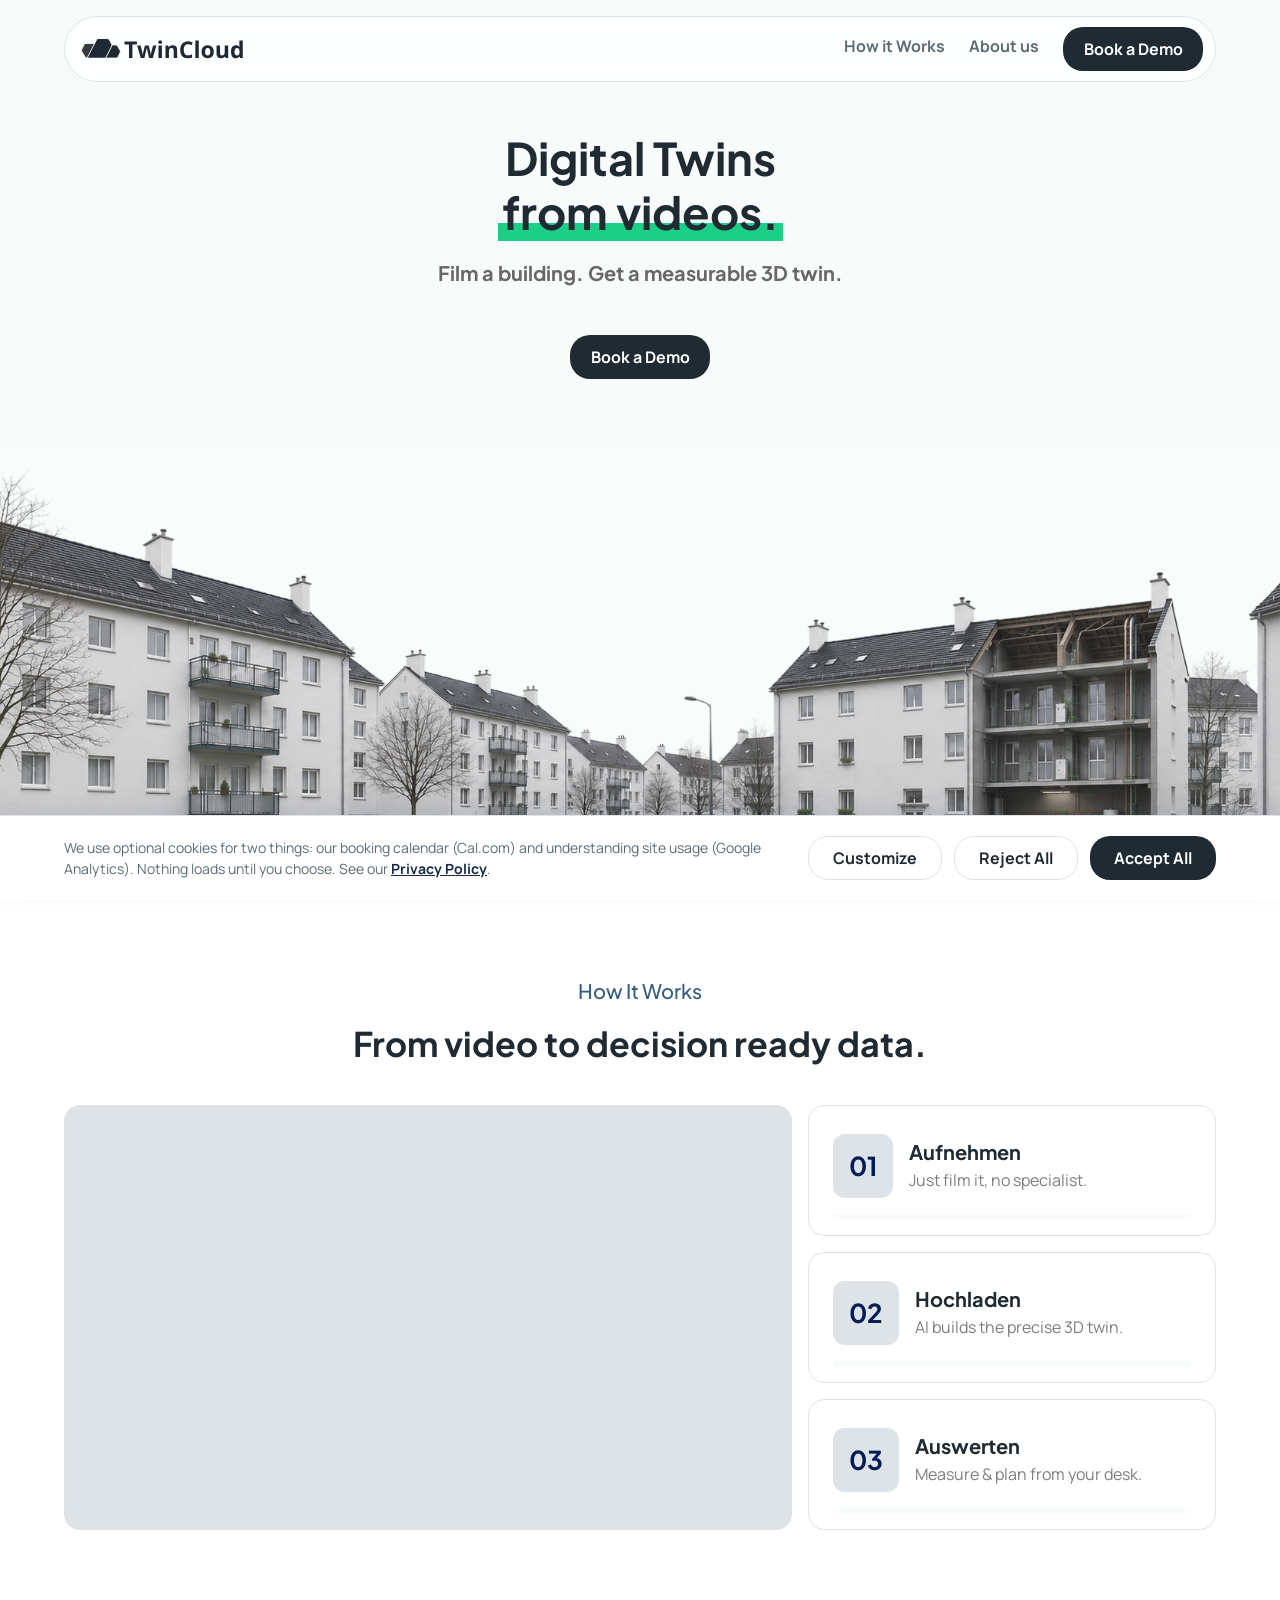
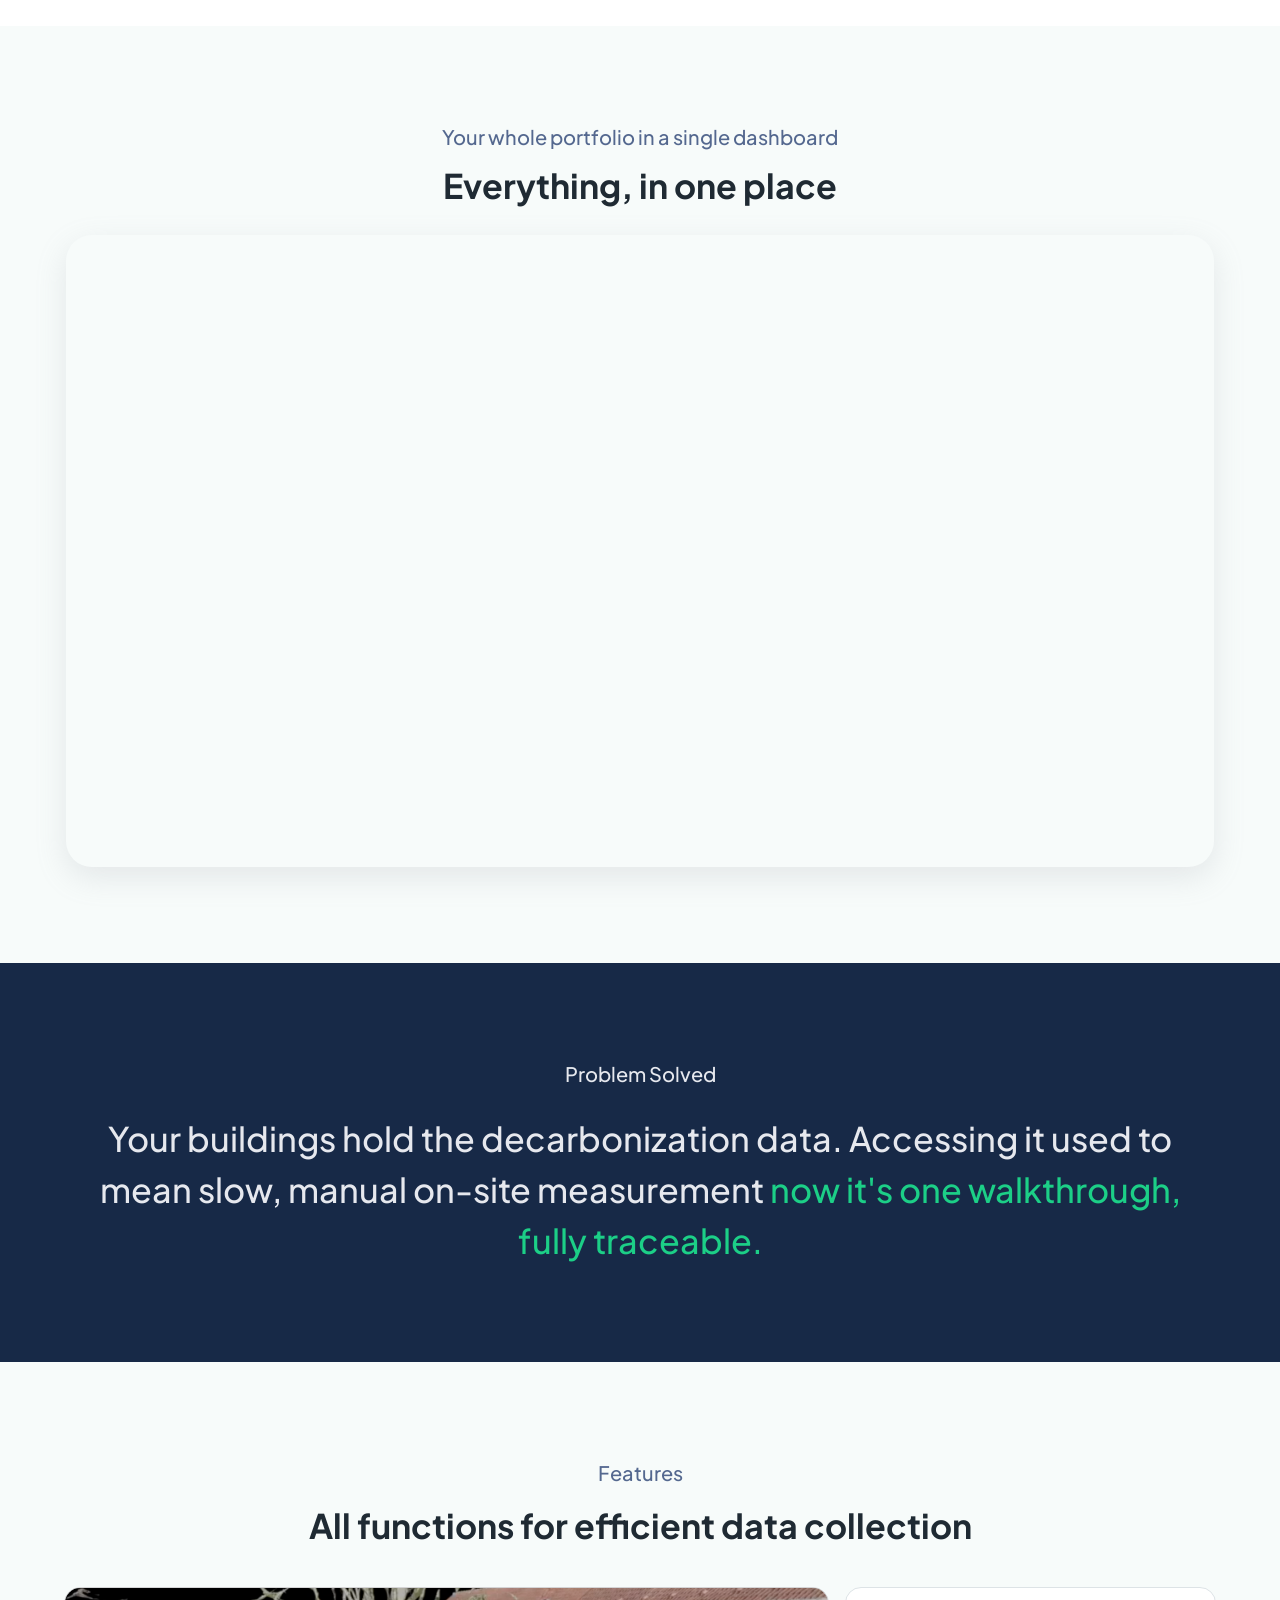
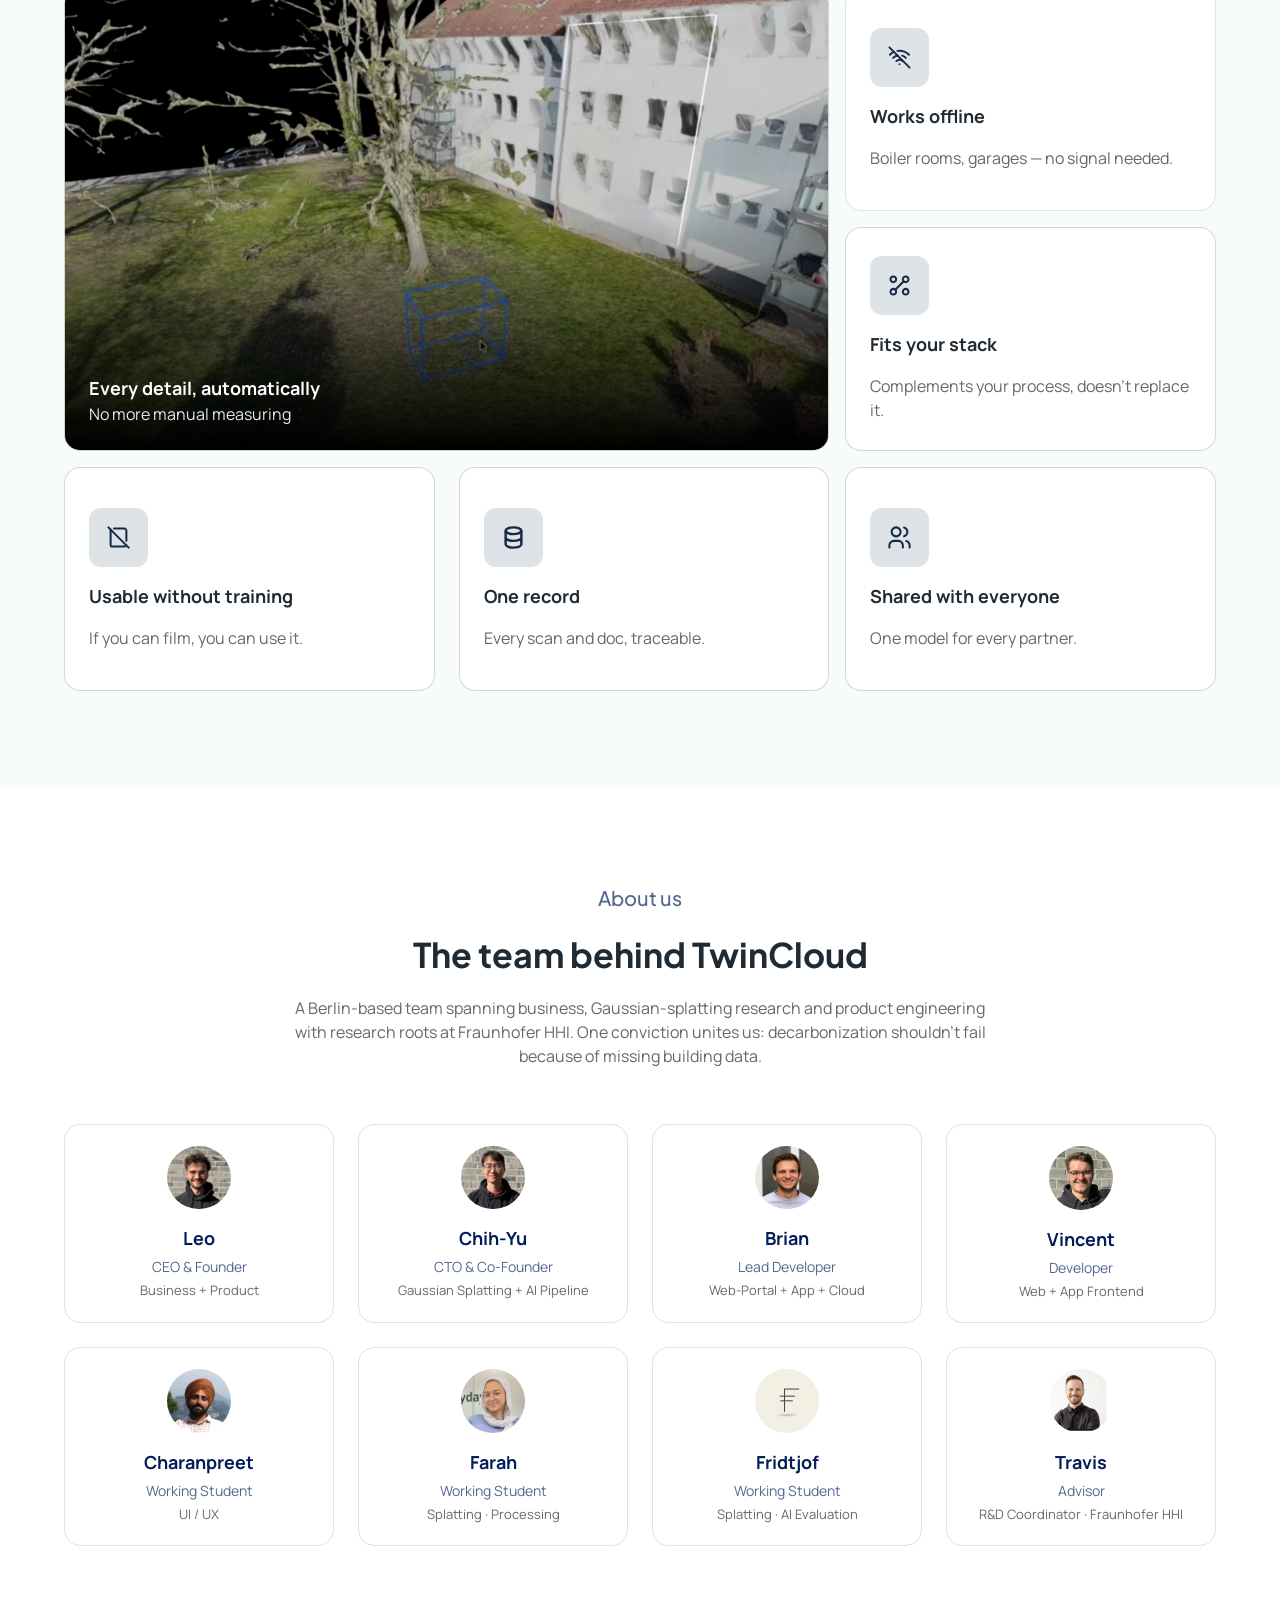
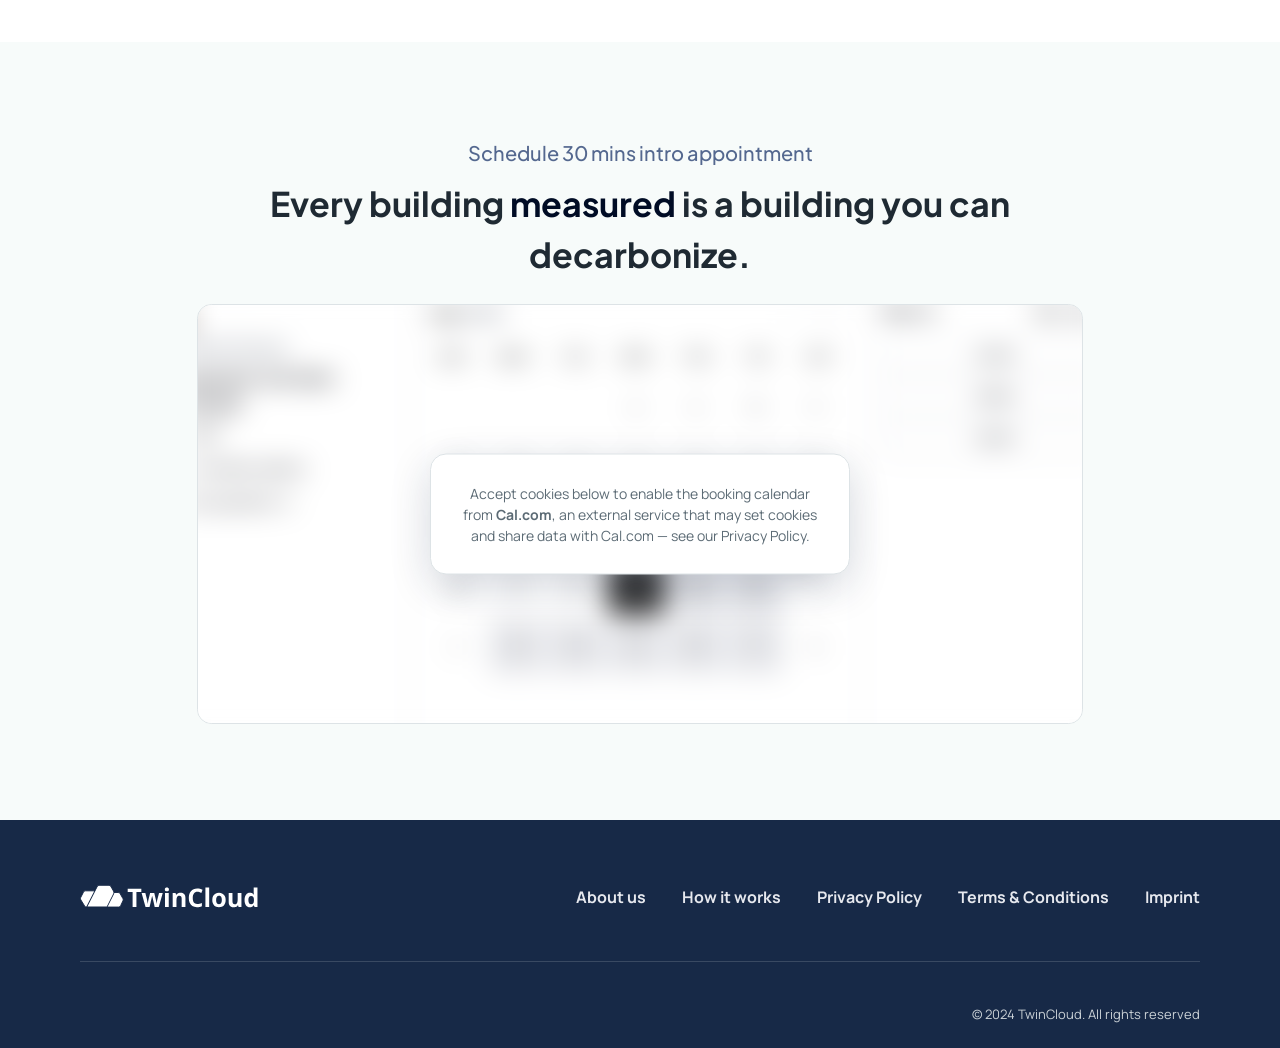
==== commit 68cd46a9: "Add Google Analytics with granular cookie consent (Functional/Analytics) - New shared assets/css/coo" ====
--- a/index.html
+++ b/index.html
@@ -5,6 +5,7 @@
 <meta name="viewport" content="width=device-width, initial-scale=1.0">
 <title>TwinCloud — Digital Twins from videos.</title>
 <meta name="description" content="Film a building. Get a measurable 3D twin. TwinCloud turns a single walkthrough video into decarbonization-ready building data.">
+<link rel="stylesheet" href="assets/css/cookie-banner.css">
 <style>
   /* Self-hosted fonts (not Google's CDN) — avoids sending visitor IPs to Google */
   @font-face {
@@ -867,47 +868,6 @@
     .footer-utility p { text-align: center; }
   }
 
-  /* ---- Cookie banner ---- */
-  .cta-button.secondary { background: var(--white); color: var(--ink); border: 1px solid var(--border); }
-  .cta-button.secondary::before { display: none; }
-  .cta-button.secondary:hover { border-color: var(--accent); box-shadow: none; }
-  .cookie-banner {
-    display: none;
-    position: fixed;
-    left: 0;
-    right: 0;
-    bottom: 0;
-    z-index: 200;
-    background: var(--white);
-    border-top: 1px solid var(--border);
-    box-shadow: 0 -8px 24px rgba(23, 41, 71, 0.08);
-    padding: 20px 24px;
-  }
-  .cookie-banner.visible { display: block; }
-  .cookie-banner-inner {
-    max-width: var(--container-max);
-    margin: 0 auto;
-    display: flex;
-    align-items: center;
-    justify-content: space-between;
-    gap: 24px;
-    flex-wrap: wrap;
-  }
-  .cookie-banner-text {
-    flex: 1 1 320px;
-    font-family: var(--font-body);
-    font-size: 14px;
-    line-height: 1.5;
-    color: var(--mid);
-  }
-  .cookie-banner-text a { color: var(--primary); font-weight: 700; text-decoration: underline; }
-  .cookie-banner-actions { display: flex; gap: 12px; flex-shrink: 0; }
-  .cookie-banner-actions .cta-button { width: auto; padding: 0 24px; justify-content: center; white-space: nowrap; }
-  @media (max-width: 600px) {
-    .cookie-banner { padding: 16px 20px; }
-    .cookie-banner-inner { flex-direction: column; align-items: stretch; }
-    .cookie-banner-actions .cta-button { flex: 1; width: auto; white-space: nowrap; }
-  }
 
   /* ---- Scroll reveal ---- */
   .reveal {
@@ -951,13 +911,42 @@
 
 <div class="cookie-banner" id="cookie-banner">
   <div class="cookie-banner-inner">
-    <p class="cookie-banner-text">We only load optional features, like our booking calendar, after you choose to. Nothing else is tracked. See our <a href="privacy-policy.html">Privacy Policy</a>.</p>
-    <div class="cookie-banner-actions">
-      <button class="cta-button secondary" id="cookie-reject" type="button"><span>Reject</span></button>
-      <button class="cta-button" id="cookie-accept" type="button"><span>Accept</span></button>
+    <div class="cookie-banner-main">
+      <p class="cookie-banner-text">We use optional cookies for two things: our booking calendar (Cal.com) and understanding site usage (Google Analytics). Nothing loads until you choose. See our <a href="privacy-policy.html">Privacy Policy</a>.</p>
+      <div class="cookie-banner-actions">
+        <button class="cta-button secondary" id="cookie-customize-btn" type="button"><span>Customize</span></button>
+        <button class="cta-button secondary" id="cookie-reject" type="button"><span>Reject All</span></button>
+        <button class="cta-button" id="cookie-accept" type="button"><span>Accept All</span></button>
+      </div>
+    </div>
+    <div class="cookie-customize" id="cookie-customize-panel" hidden>
+      <div class="cookie-toggle-row">
+        <div class="cookie-toggle-copy">
+          <strong>Functional</strong>
+          <span>Cal.com booking calendar</span>
+        </div>
+        <label class="cookie-toggle-switch">
+          <input type="checkbox" id="toggle-functional">
+          <span class="slider"></span>
+        </label>
+      </div>
+      <div class="cookie-toggle-row">
+        <div class="cookie-toggle-copy">
+          <strong>Analytics</strong>
+          <span>Google Analytics, to understand site usage</span>
+        </div>
+        <label class="cookie-toggle-switch">
+          <input type="checkbox" id="toggle-analytics">
+          <span class="slider"></span>
+        </label>
+      </div>
+      <div class="cookie-customize-actions">
+        <button class="cta-button" id="cookie-save-preferences" type="button"><span>Save preferences</span></button>
+      </div>
     </div>
   </div>
 </div>
+<script src="assets/js/consent.js"></script>
 
 <header class="site-header">
   <div class="header-pill">
@@ -1202,8 +1191,7 @@
         <a href="#about">About us</a>
         <a href="#how-it-works">How it works</a>
         <a href="privacy-policy.html">Privacy Policy</a>
-        <a href="https://cdn.prod.website-files.com/62fe59fa4af2991c1d18512c/63177f09064a37c241caabb8_roometric%20AGBs.pdf" target="_blank" rel="noopener">Data Protection</a>
-        <a href="#">Terms &amp; Conditions</a>
+        <a href="terms.html">Terms &amp; Conditions</a>
         <a href="impressum.html">Imprint</a>
       </nav>
     </div>
@@ -1264,8 +1252,6 @@
 
 <script>
 (function () {
-  var KEY = 'tc-cookie-consent';
-  var banner = document.getElementById('cookie-banner');
   var calConsent = document.getElementById('cal-consent');
   var calText = document.getElementById('cal-consent-text');
   var calFrame = document.getElementById('my-cal-inline-30min');
@@ -1291,19 +1277,18 @@
     Cal.ns["30min"]("ui", {"hideEventTypeDetails":false,"layout":"month_view"});
   }
 
-  function updateCalSection(value) {
+  function updateCalSection(consent) {
     if (!calConsent || !calText) return;
-    if (value === 'accepted') {
+    if (consent && consent.functional) {
       loadCalEmbed();
-    } else if (value === 'rejected') {
+    } else if (consent) {
       calConsent.style.display = 'flex';
-      calText.innerHTML = 'You rejected optional cookies, so the booking calendar from <strong>Cal.com</strong> is disabled. <a href="#" id="cal-reopen-banner">Change your cookie choice</a> to enable it.';
+      calText.innerHTML = 'You turned off functional cookies, so the booking calendar from <strong>Cal.com</strong> is disabled. <a href="#" id="cal-reopen-banner">Change your cookie choice</a> to enable it.';
       var reopenLink = document.getElementById('cal-reopen-banner');
-      if (reopenLink && banner) {
+      if (reopenLink) {
         reopenLink.addEventListener('click', function (e) {
           e.preventDefault();
-          banner.classList.add('visible');
-          banner.scrollIntoView({ behavior: 'smooth', block: 'end' });
+          window.tcReopenBanner();
         });
       }
     } else {
@@ -1312,21 +1297,8 @@
     }
   }
 
-  function setConsent(value) {
-    localStorage.setItem(KEY, value);
-    if (banner) banner.classList.remove('visible');
-    updateCalSection(value);
-  }
-
-  if (banner) {
-    if (!localStorage.getItem(KEY)) banner.classList.add('visible');
-    var acceptBtn = document.getElementById('cookie-accept');
-    var rejectBtn = document.getElementById('cookie-reject');
-    if (acceptBtn) acceptBtn.addEventListener('click', function () { setConsent('accepted'); });
-    if (rejectBtn) rejectBtn.addEventListener('click', function () { setConsent('rejected'); });
-  }
-
-  updateCalSection(localStorage.getItem(KEY));
+  document.addEventListener('tc-consent-updated', function (e) { updateCalSection(e.detail); });
+  document.addEventListener('DOMContentLoaded', function () { updateCalSection(window.tcConsent.get()); });
 })();
 </script>
 
--- a/assets/css/cookie-banner.css
+++ b/assets/css/cookie-banner.css
@@ -0,0 +1,117 @@
+/* ==== Shared cookie consent banner — used on every page ==== */
+/* Relies on design tokens (--white, --ink, --mid, --border, --accent, --primary,
+   --font-body, --container-max) already defined in each page's :root. */
+
+.cta-button.secondary { background: var(--white); color: var(--ink); border: 1px solid var(--border); }
+.cta-button.secondary::before { display: none; }
+.cta-button.secondary:hover { border-color: var(--accent); box-shadow: none; }
+
+.cookie-banner {
+  display: none;
+  position: fixed;
+  left: 0;
+  right: 0;
+  bottom: 0;
+  z-index: 200;
+  background: var(--white);
+  border-top: 1px solid var(--border);
+  box-shadow: 0 -8px 24px rgba(23, 41, 71, 0.08);
+  padding: 20px 24px;
+  max-height: 80vh;
+  overflow-y: auto;
+}
+.cookie-banner.visible { display: block; }
+.cookie-banner-inner {
+  max-width: var(--container-max);
+  margin: 0 auto;
+}
+.cookie-banner-main {
+  display: flex;
+  align-items: center;
+  justify-content: space-between;
+  gap: 24px;
+  flex-wrap: wrap;
+}
+.cookie-banner-text {
+  flex: 1 1 320px;
+  font-family: var(--font-body);
+  font-size: 14px;
+  line-height: 1.5;
+  color: var(--mid);
+}
+.cookie-banner-text a { color: var(--primary); font-weight: 700; text-decoration: underline; }
+.cookie-banner-actions { display: flex; gap: 12px; flex-shrink: 0; }
+.cookie-banner-actions .cta-button { width: auto; padding: 0 24px; justify-content: center; white-space: nowrap; }
+
+.cookie-customize {
+  margin-top: 20px;
+  padding-top: 20px;
+  border-top: 1px solid var(--border);
+  display: flex;
+  flex-direction: column;
+  gap: 16px;
+}
+.cookie-customize[hidden] { display: none; }
+.cookie-toggle-row {
+  display: flex;
+  align-items: center;
+  justify-content: space-between;
+  gap: 16px;
+}
+.cookie-toggle-copy strong {
+  display: block;
+  font-family: var(--font-body);
+  font-weight: 700;
+  font-size: 14px;
+  color: var(--ink);
+}
+.cookie-toggle-copy span {
+  display: block;
+  font-size: 13px;
+  color: var(--mid);
+  margin-top: 2px;
+}
+.cookie-toggle-switch {
+  position: relative;
+  display: inline-block;
+  width: 44px;
+  height: 26px;
+  flex-shrink: 0;
+}
+.cookie-toggle-switch input {
+  opacity: 0;
+  width: 0;
+  height: 0;
+}
+.cookie-toggle-switch .slider {
+  position: absolute;
+  cursor: pointer;
+  inset: 0;
+  background: var(--border);
+  border-radius: 999px;
+  transition: background-color 0.2s ease;
+}
+.cookie-toggle-switch .slider::before {
+  content: "";
+  position: absolute;
+  height: 20px;
+  width: 20px;
+  left: 3px;
+  top: 3px;
+  background: var(--white);
+  border-radius: 50%;
+  transition: transform 0.2s ease;
+}
+.cookie-toggle-switch input:checked + .slider { background: var(--accent); }
+.cookie-toggle-switch input:checked + .slider::before { transform: translateX(18px); }
+.cookie-toggle-switch input:disabled + .slider { opacity: 0.6; cursor: not-allowed; }
+.cookie-customize-actions { display: flex; justify-content: flex-end; }
+.cookie-customize-actions .cta-button { width: auto; padding: 0 24px; white-space: nowrap; }
+
+@media (max-width: 600px) {
+  .cookie-banner { padding: 16px 20px; }
+  .cookie-banner-main { flex-direction: column; align-items: stretch; }
+  .cookie-banner-actions { flex-direction: column; }
+  .cookie-banner-actions .cta-button { flex: 1; width: 100%; }
+  .cookie-customize-actions .cta-button { width: 100%; }
+}
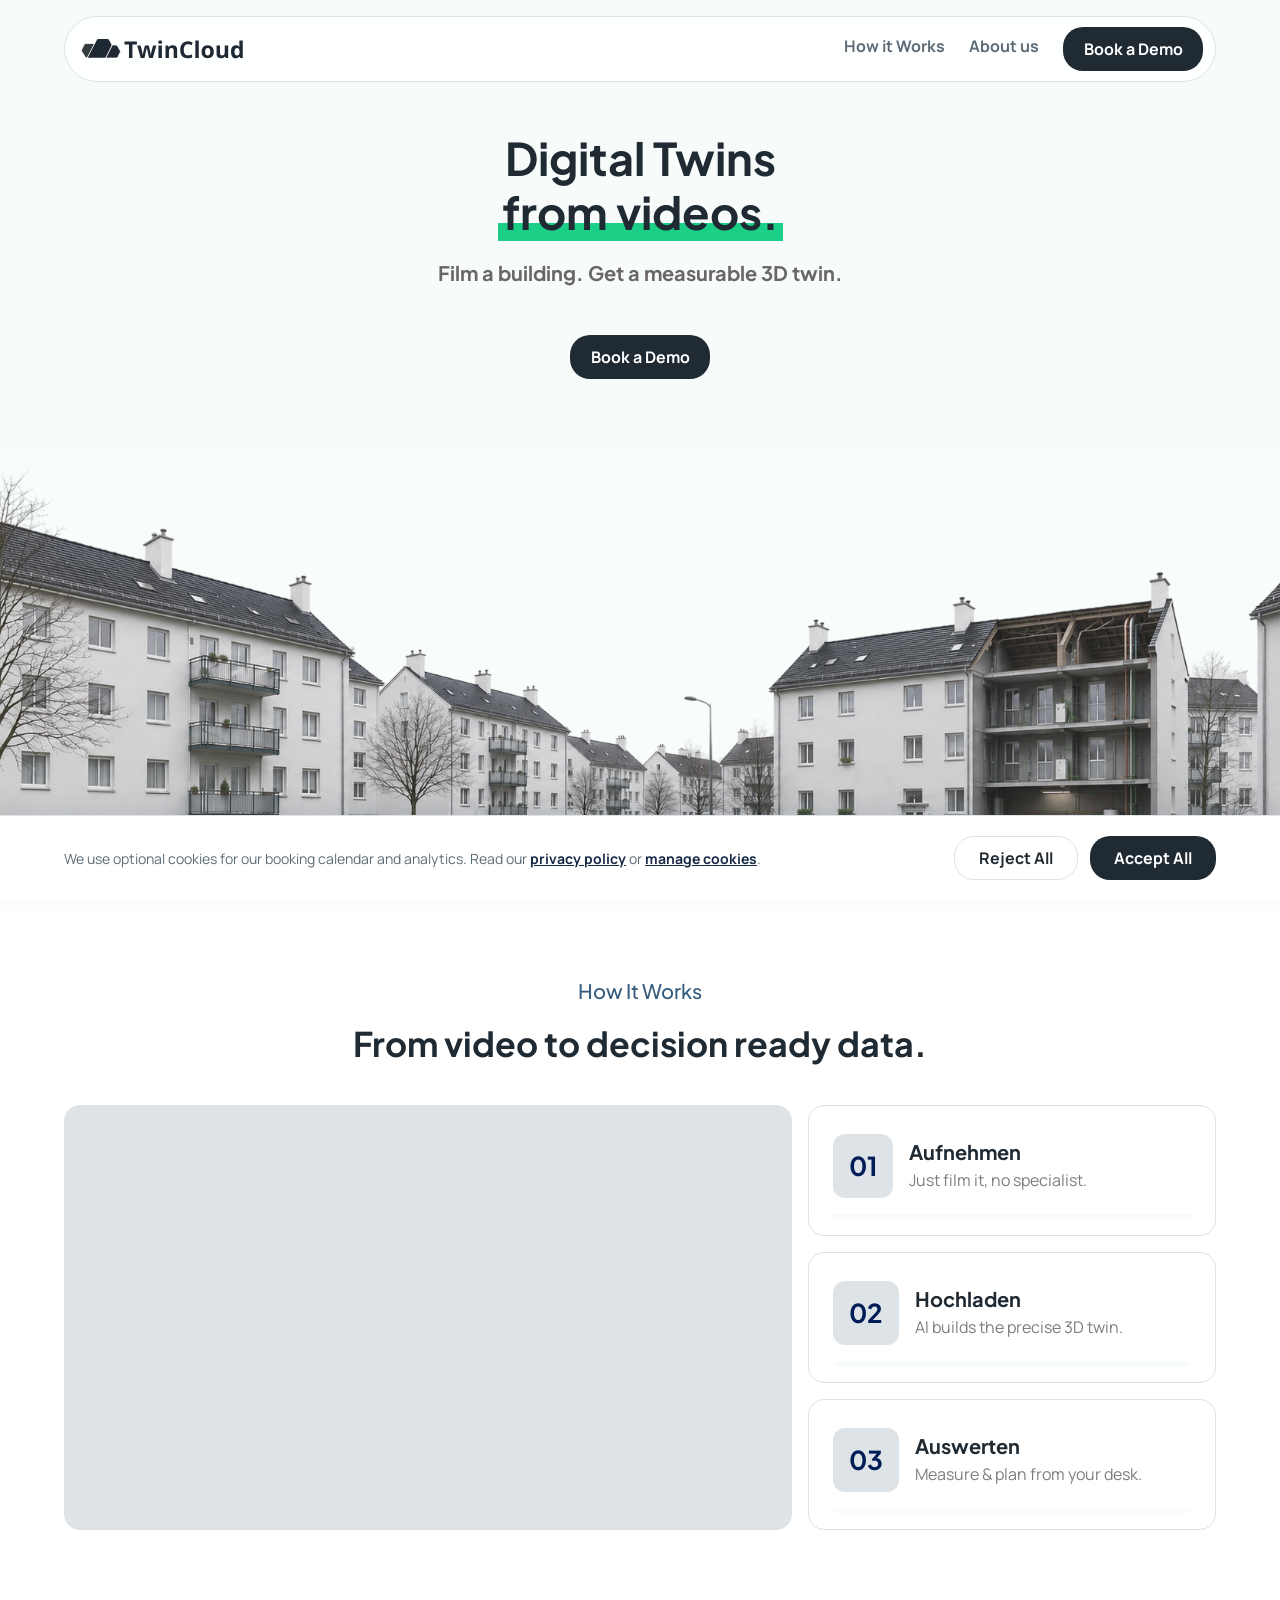
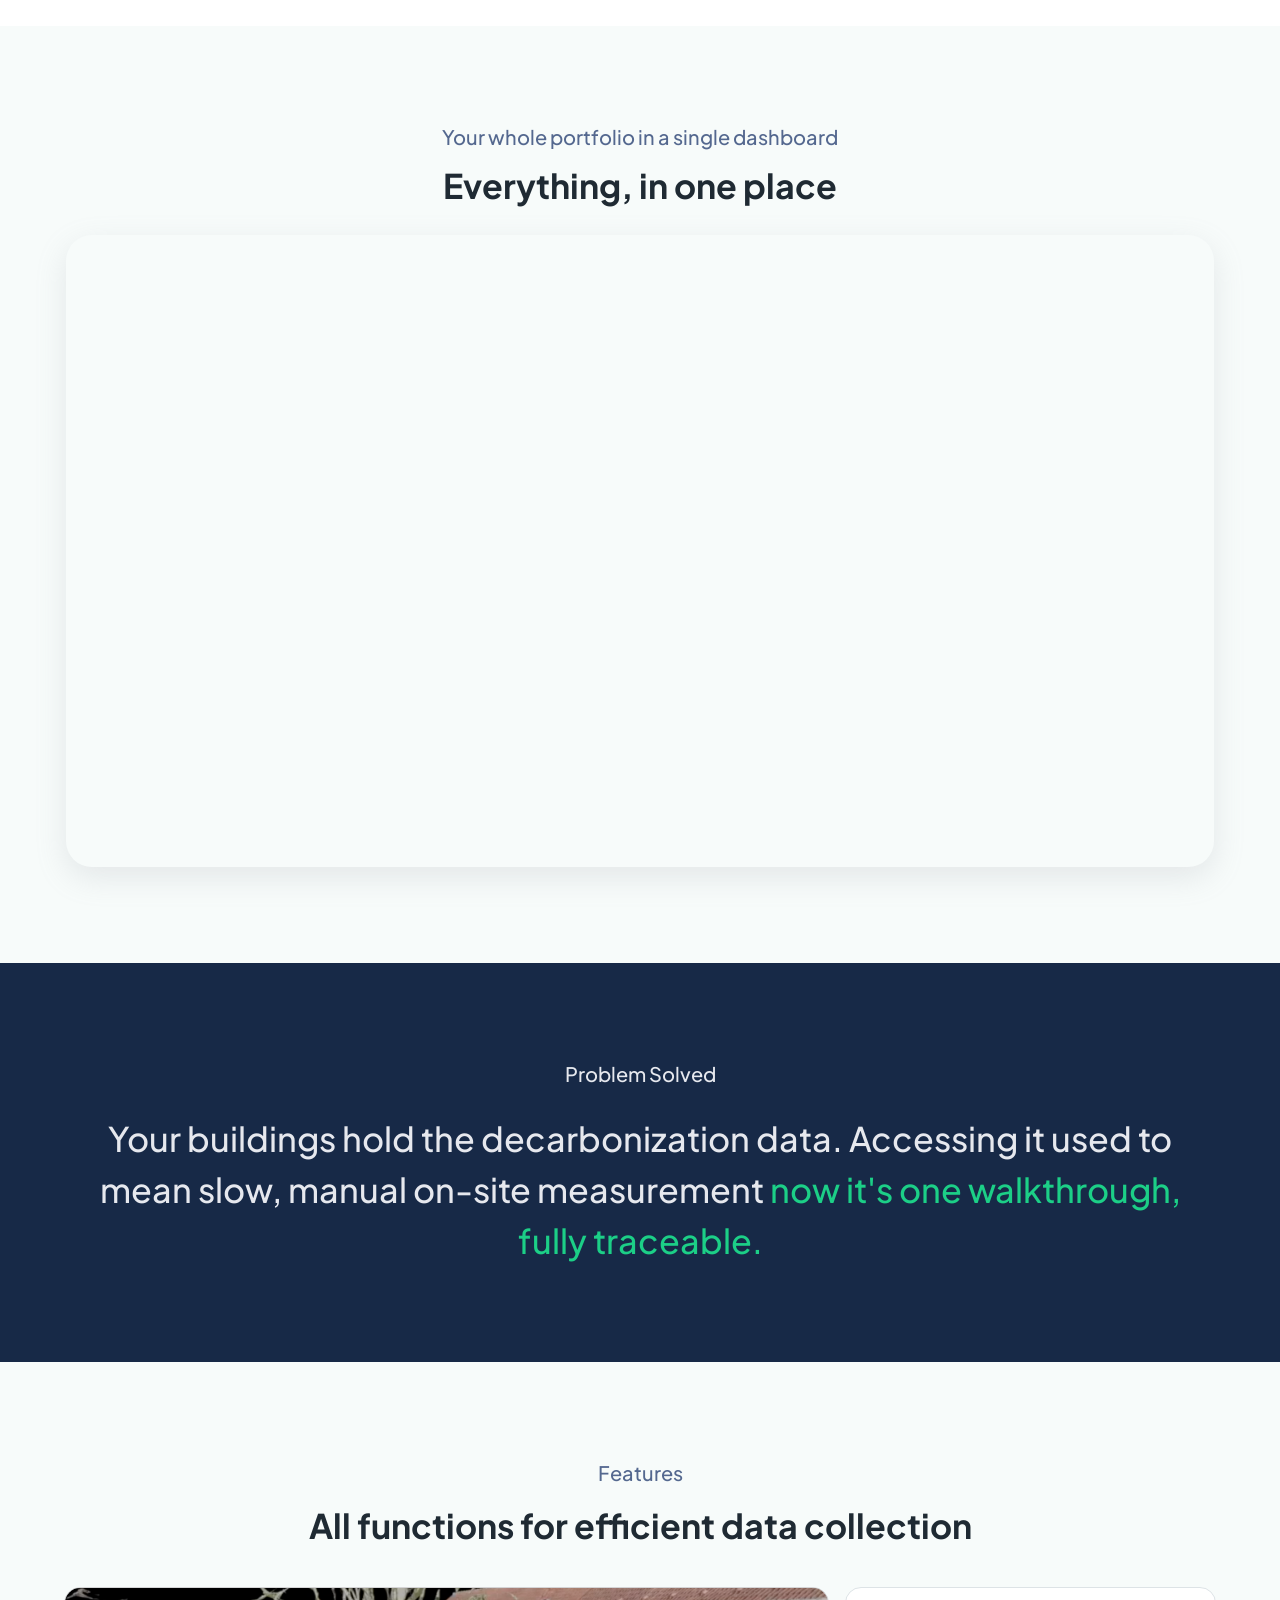
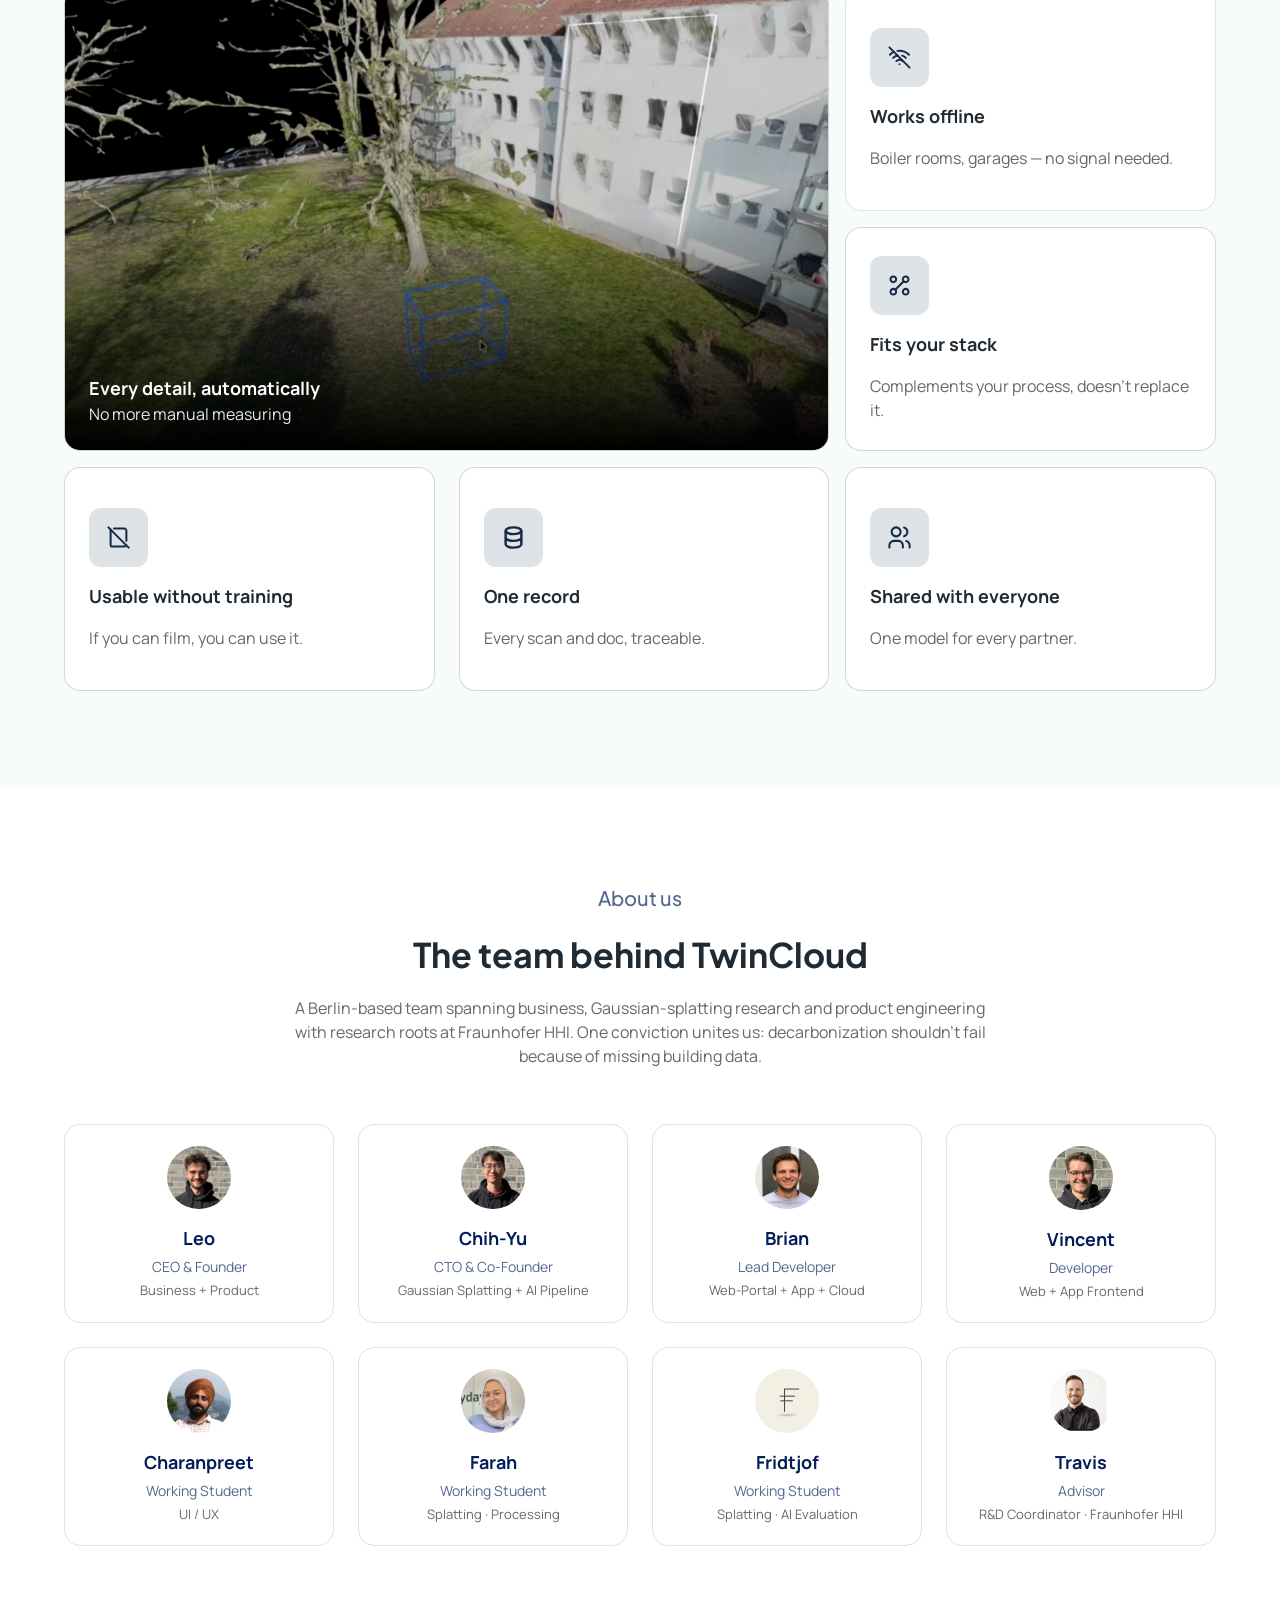
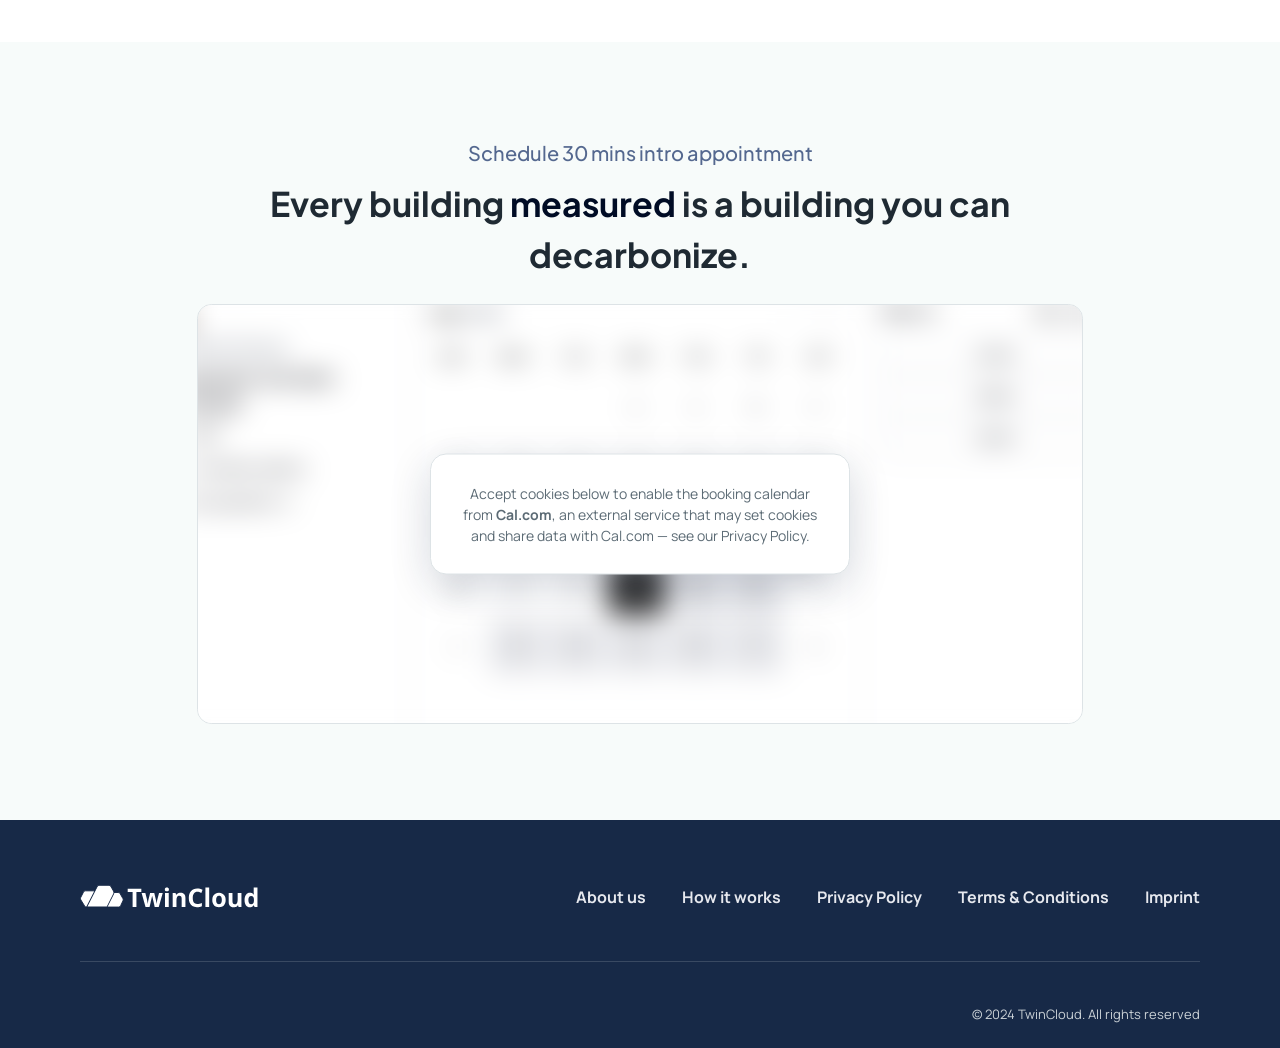
==== commit b954aa65: "Simplify cookie banner wording and layout Drop the separate "Customize" button in favor of an inline" ====
--- a/index.html
+++ b/index.html
@@ -912,9 +912,8 @@
 <div class="cookie-banner" id="cookie-banner">
   <div class="cookie-banner-inner">
     <div class="cookie-banner-main">
-      <p class="cookie-banner-text">We use optional cookies for two things: our booking calendar (Cal.com) and understanding site usage (Google Analytics). Nothing loads until you choose. See our <a href="privacy-policy.html">Privacy Policy</a>.</p>
+      <p class="cookie-banner-text">We use optional cookies for our booking calendar and analytics. Read our <a href="privacy-policy.html">privacy policy</a> or <a href="#" id="cookie-customize-btn">manage cookies</a>.</p>
       <div class="cookie-banner-actions">
-        <button class="cta-button secondary" id="cookie-customize-btn" type="button"><span>Customize</span></button>
         <button class="cta-button secondary" id="cookie-reject" type="button"><span>Reject All</span></button>
         <button class="cta-button" id="cookie-accept" type="button"><span>Accept All</span></button>
       </div>
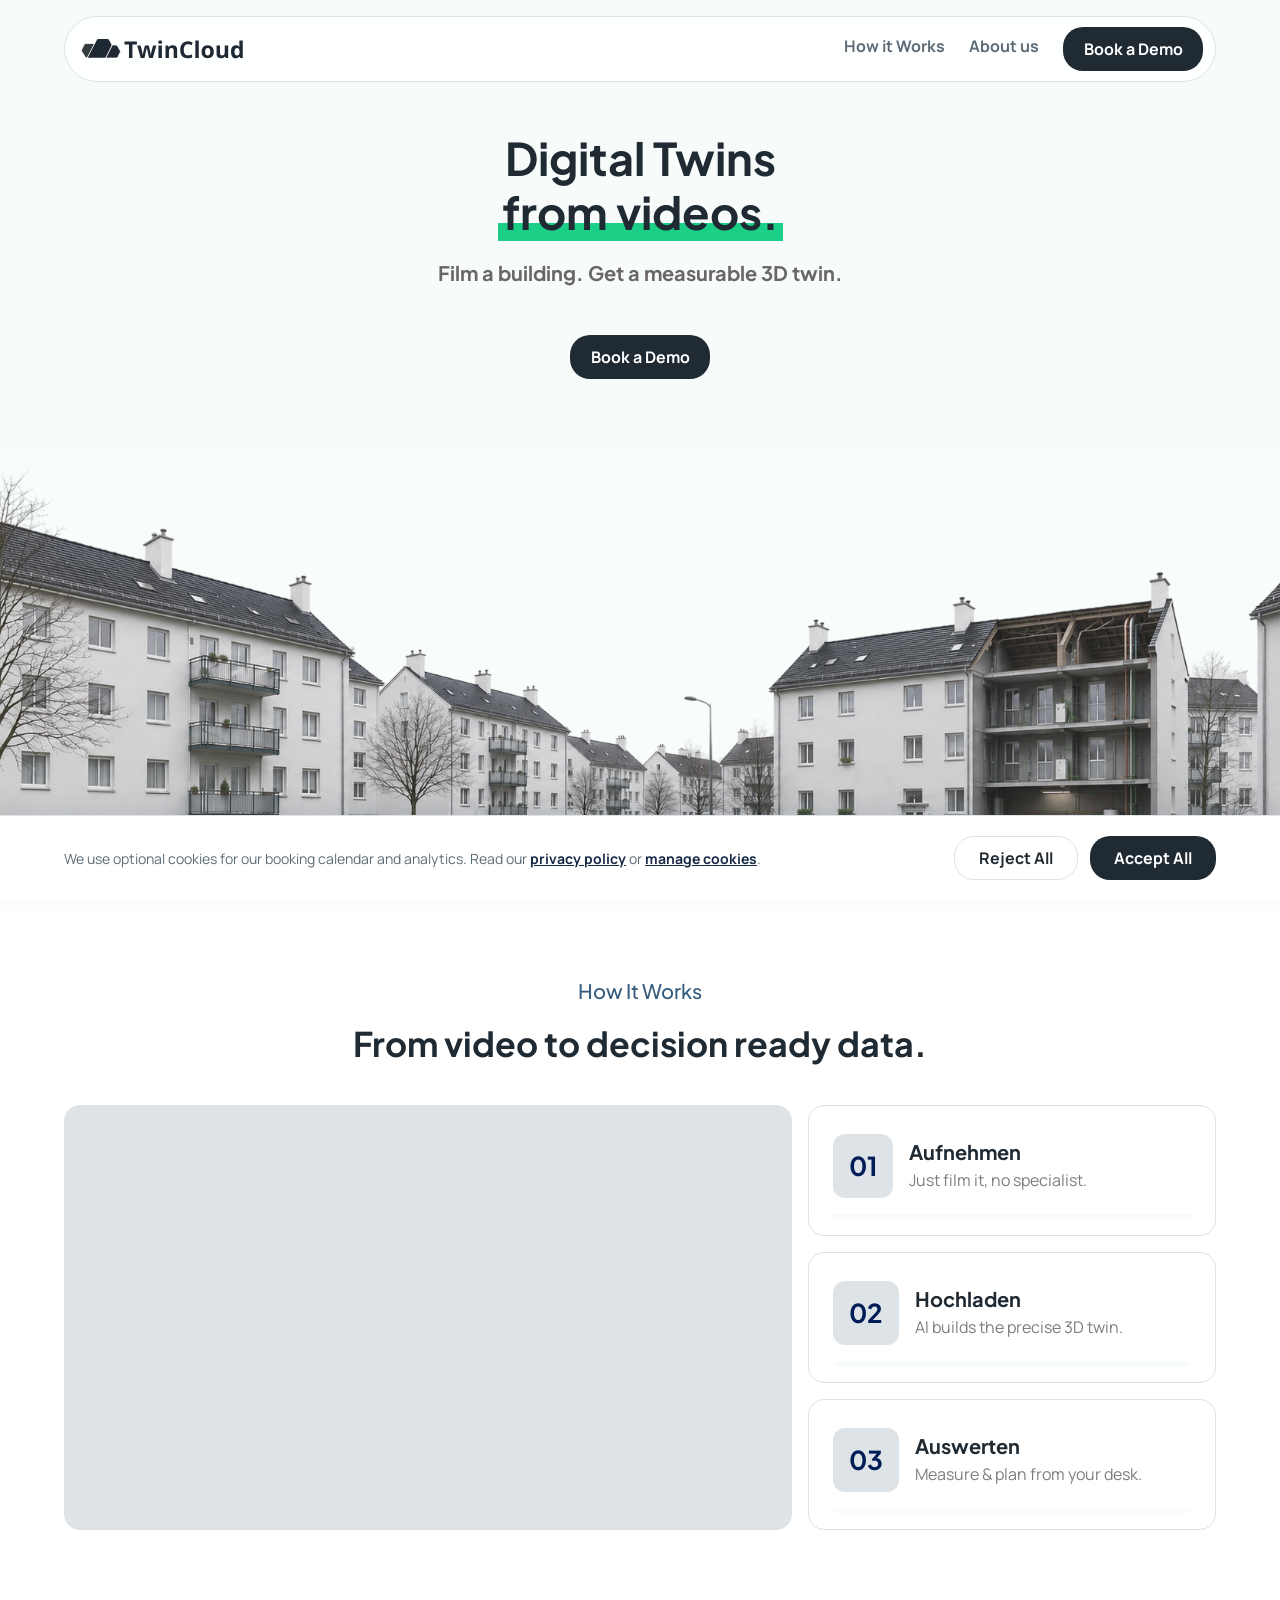
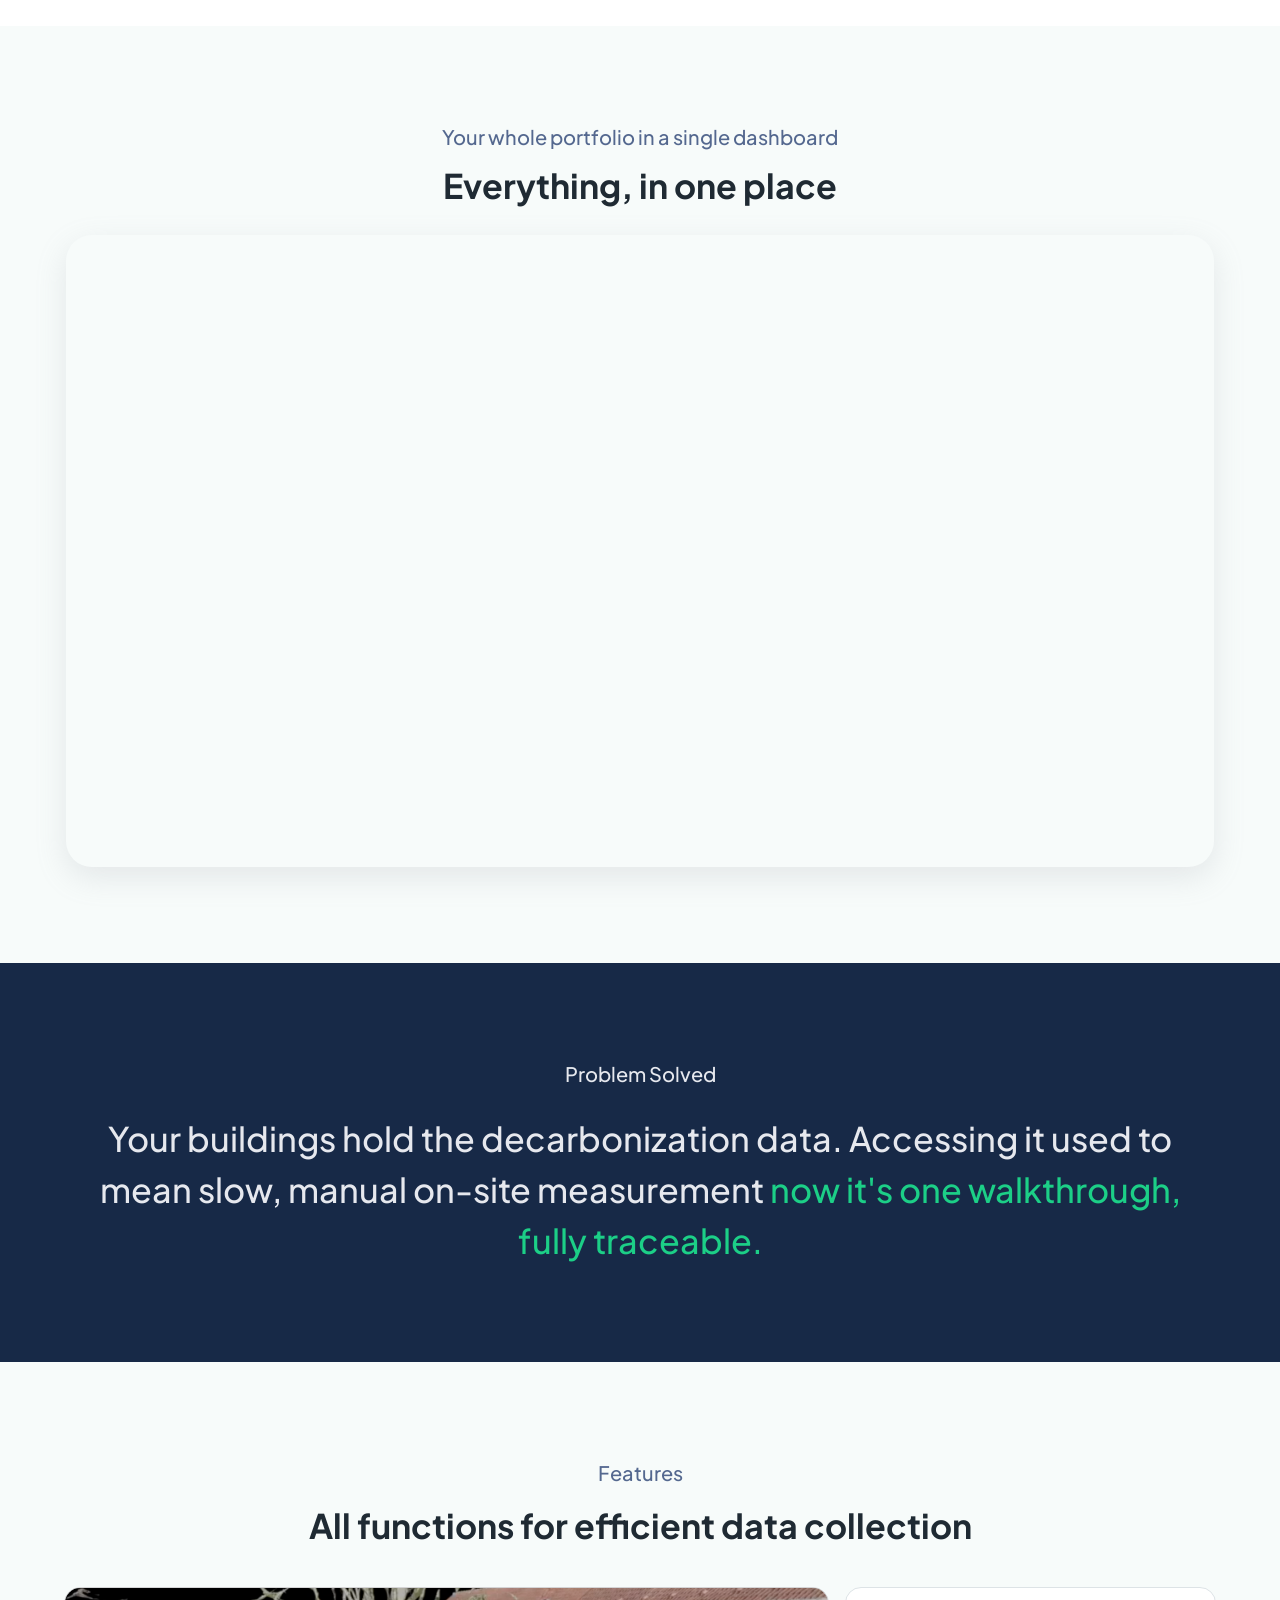
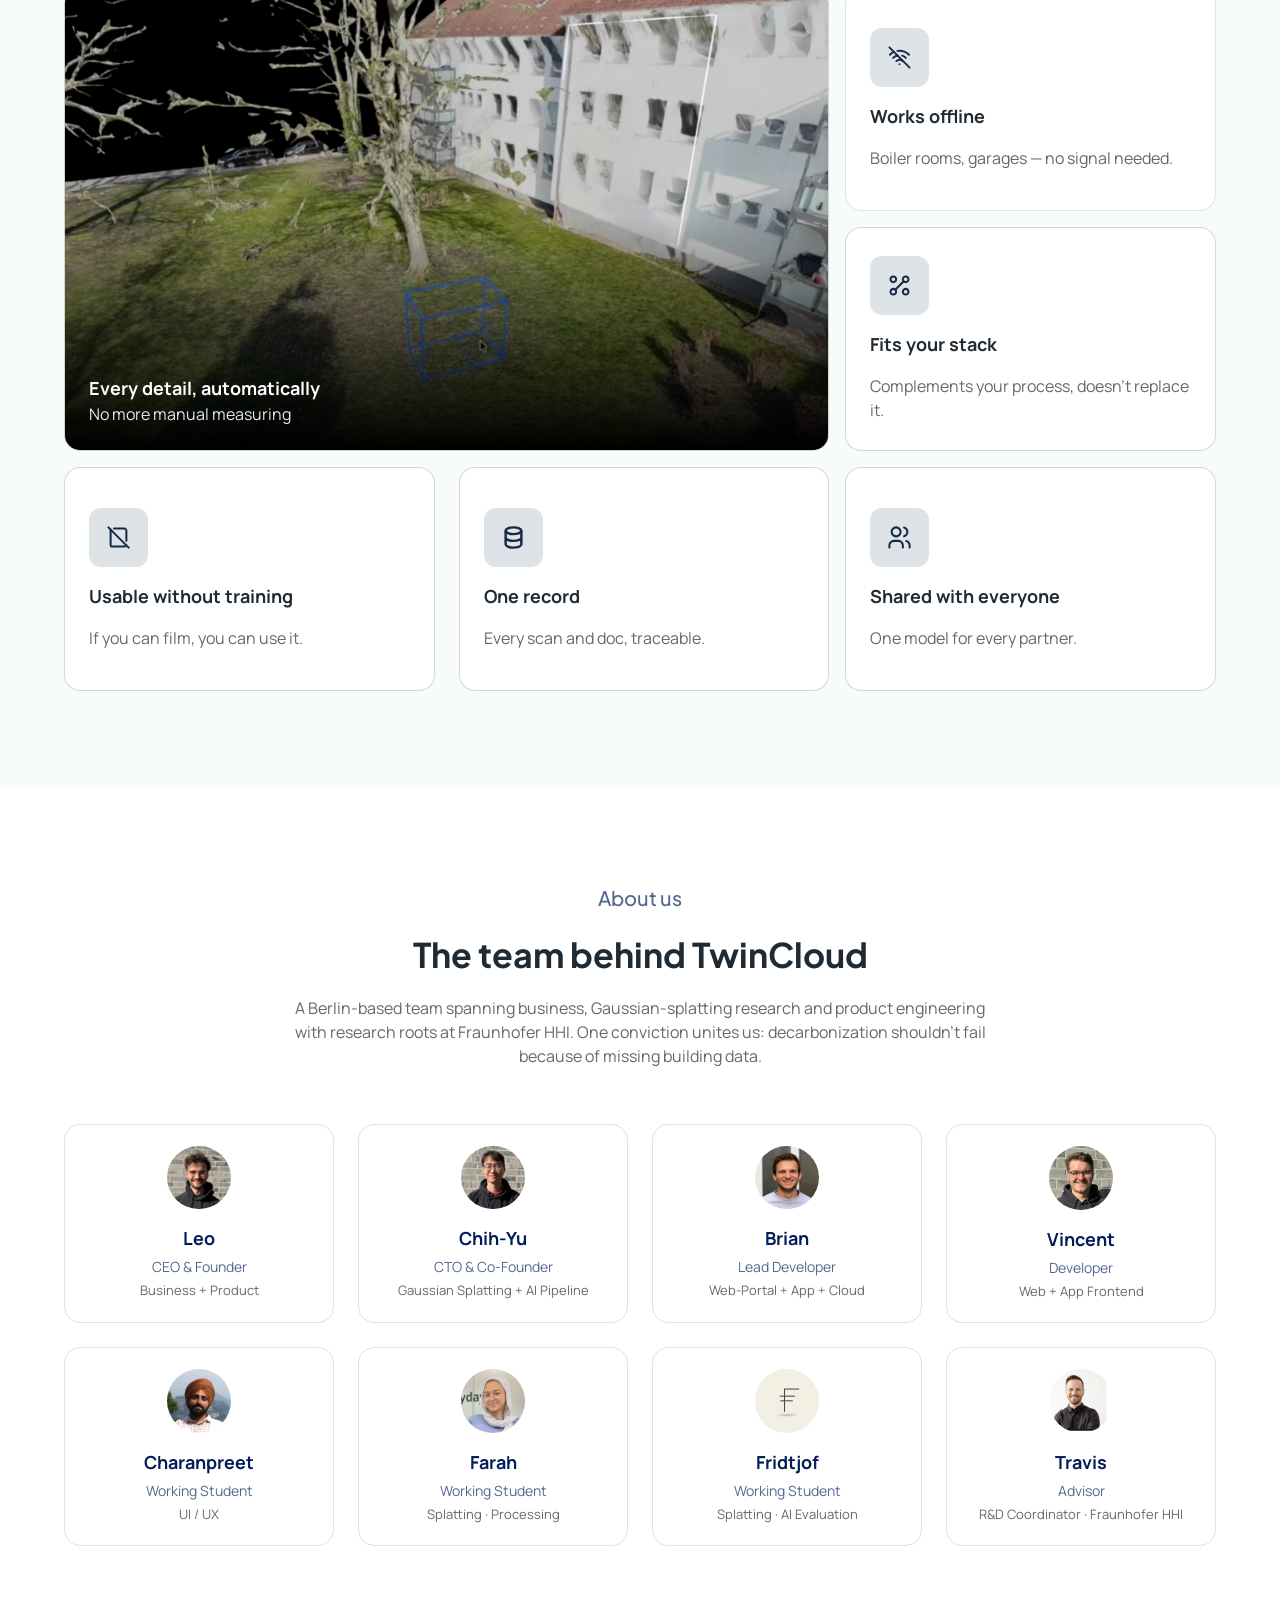
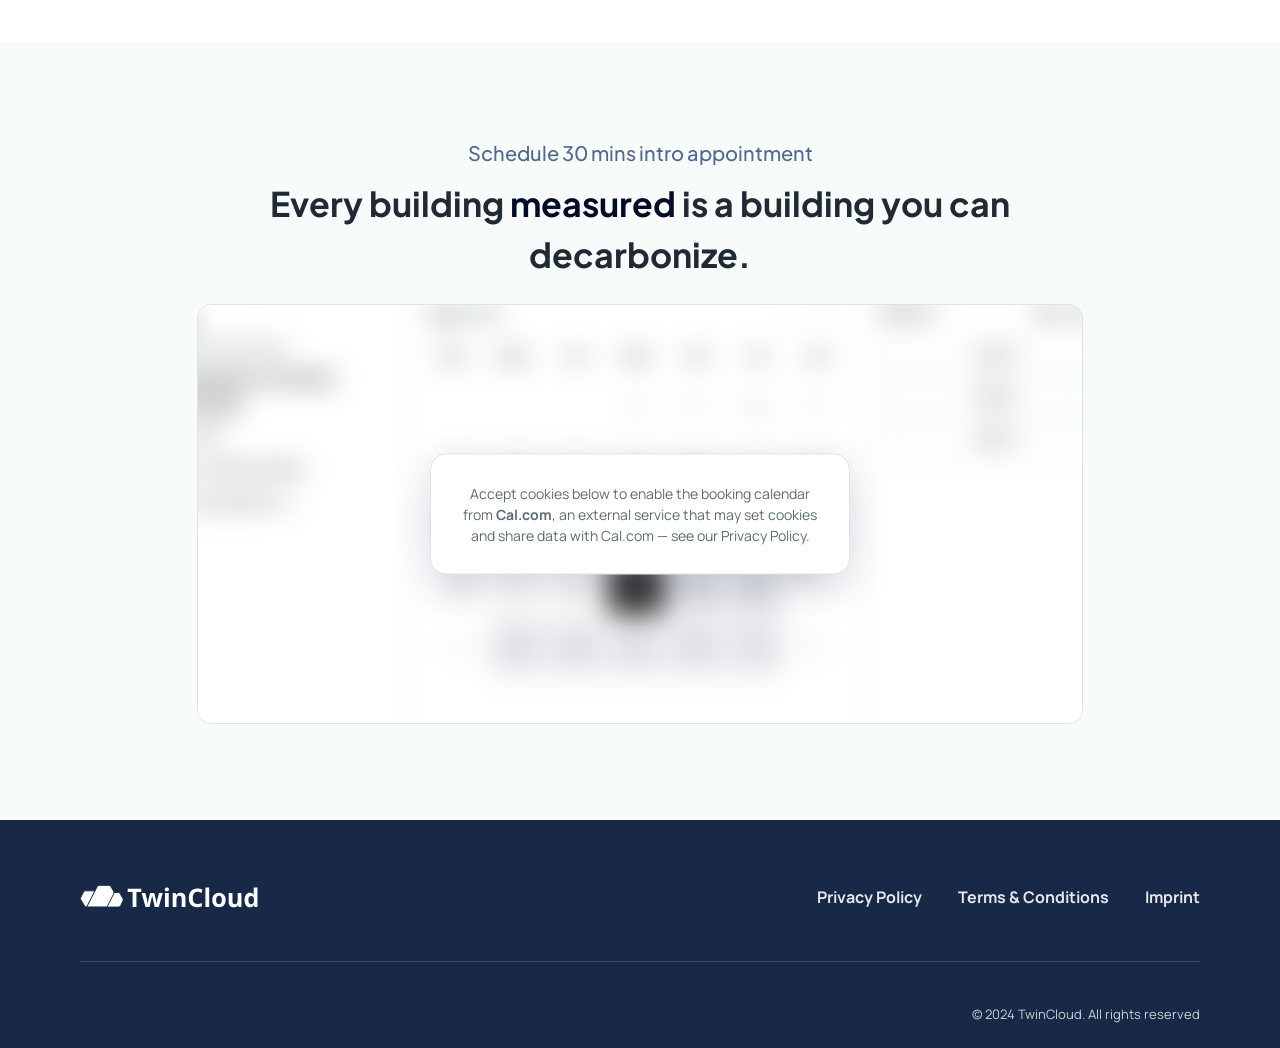
==== commit 9c169a85: "Remove About us/How it works from footer, drop footer logo hover animation Co-Authored-By: Claude So" ====
--- a/index.html
+++ b/index.html
@@ -812,7 +812,6 @@
     gap: 6px;
   }
   .footer-brand .logo-lockup { height: 41.6px; }
-  .footer-brand:hover .logo-lockup { transform: scale(1.06) rotate(-2deg); }
   .footer-links {
     display: flex;
     gap: 36px;
@@ -1187,8 +1186,6 @@
         <img class="logo-lockup" src="assets/logo/twincloud-logo-lockup-footer.svg" alt="TwinCloud">
       </div>
       <nav class="footer-links" aria-label="Footer">
-        <a href="#about">About us</a>
-        <a href="#how-it-works">How it works</a>
         <a href="privacy-policy.html">Privacy Policy</a>
         <a href="terms.html">Terms &amp; Conditions</a>
         <a href="impressum.html">Imprint</a>
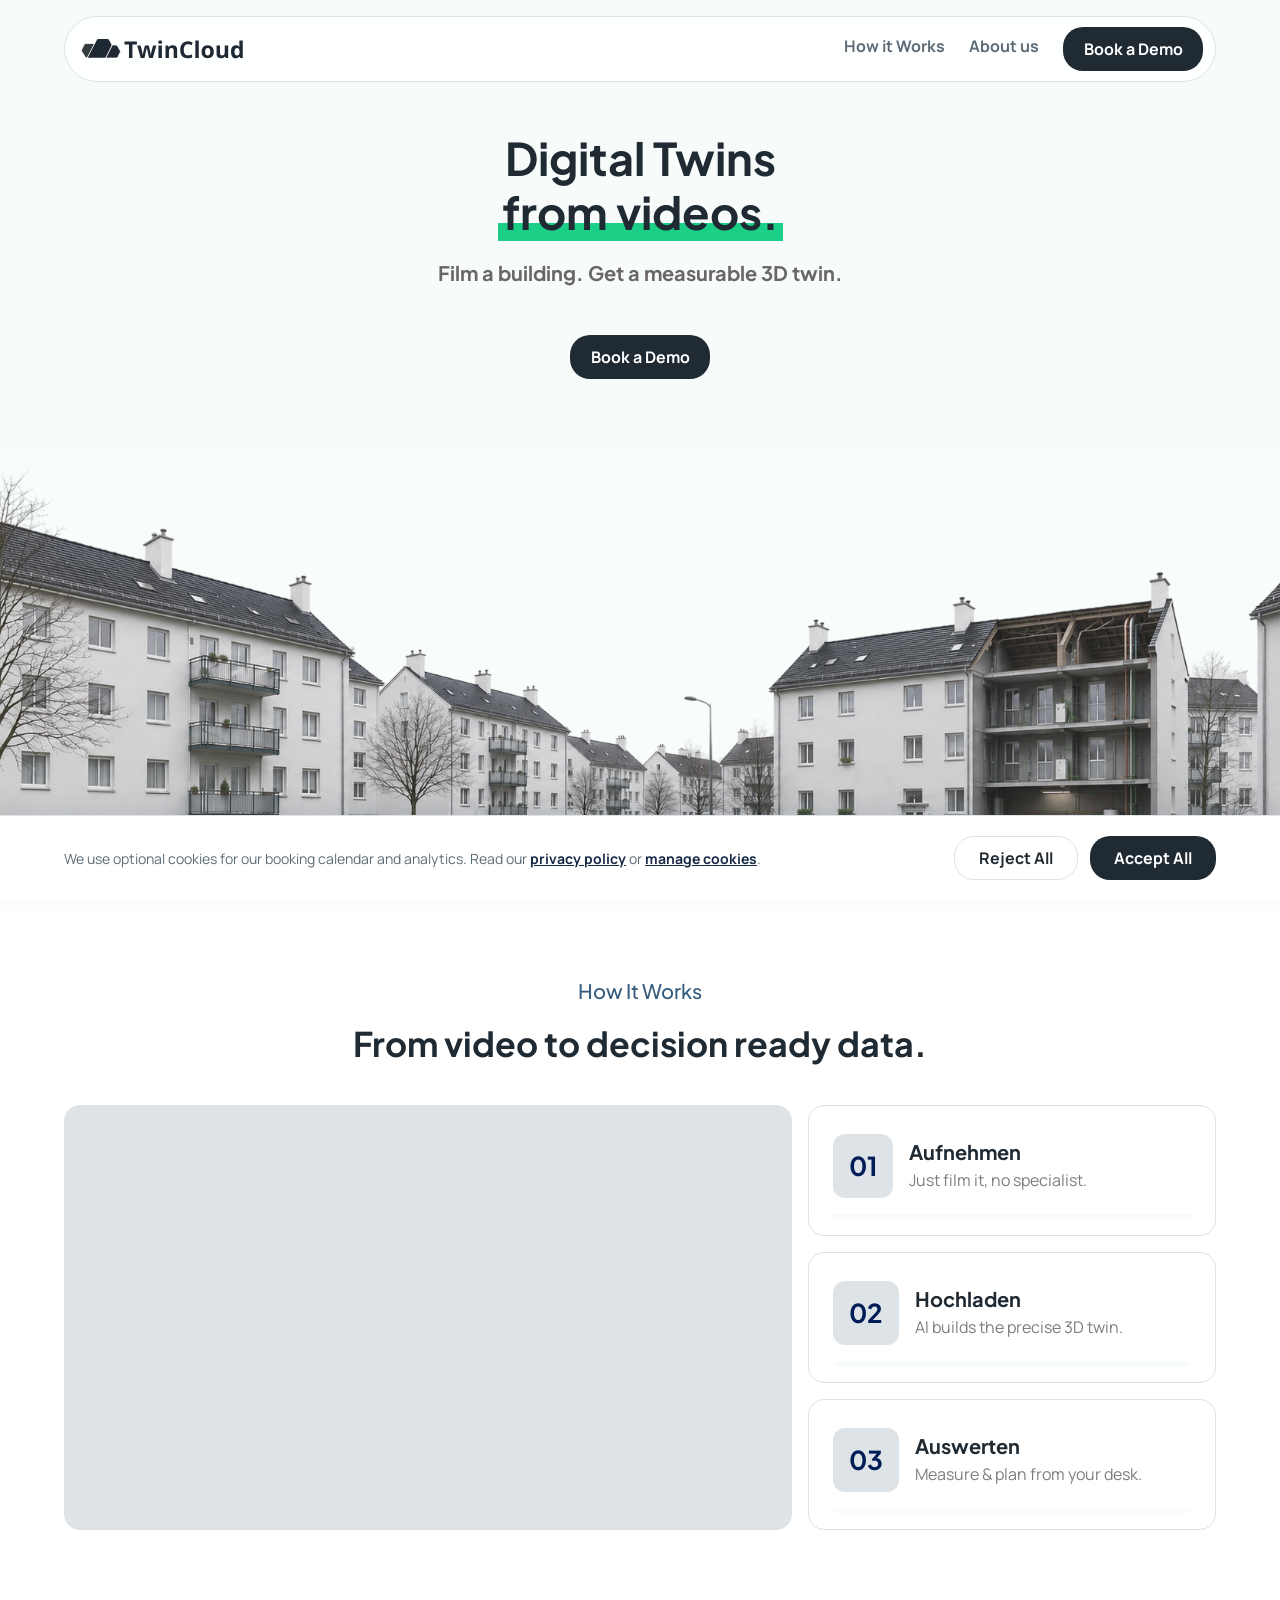
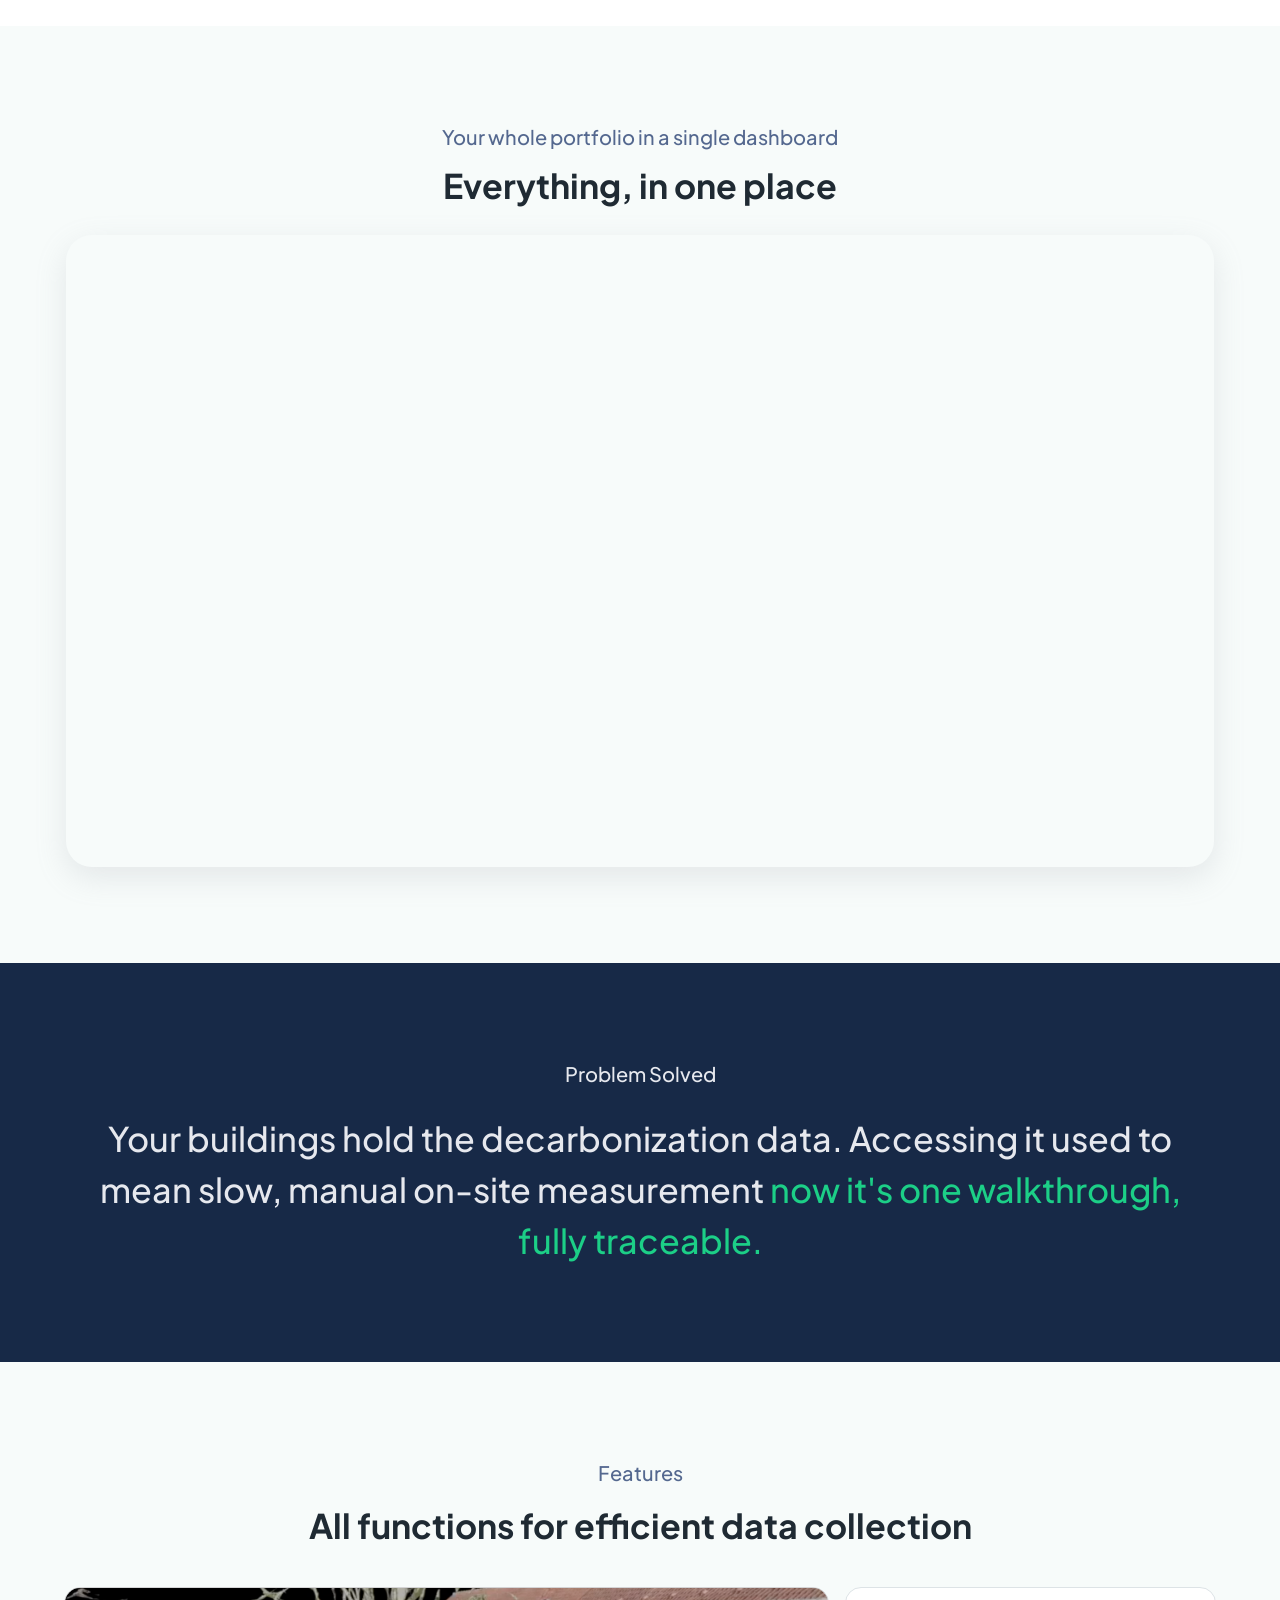
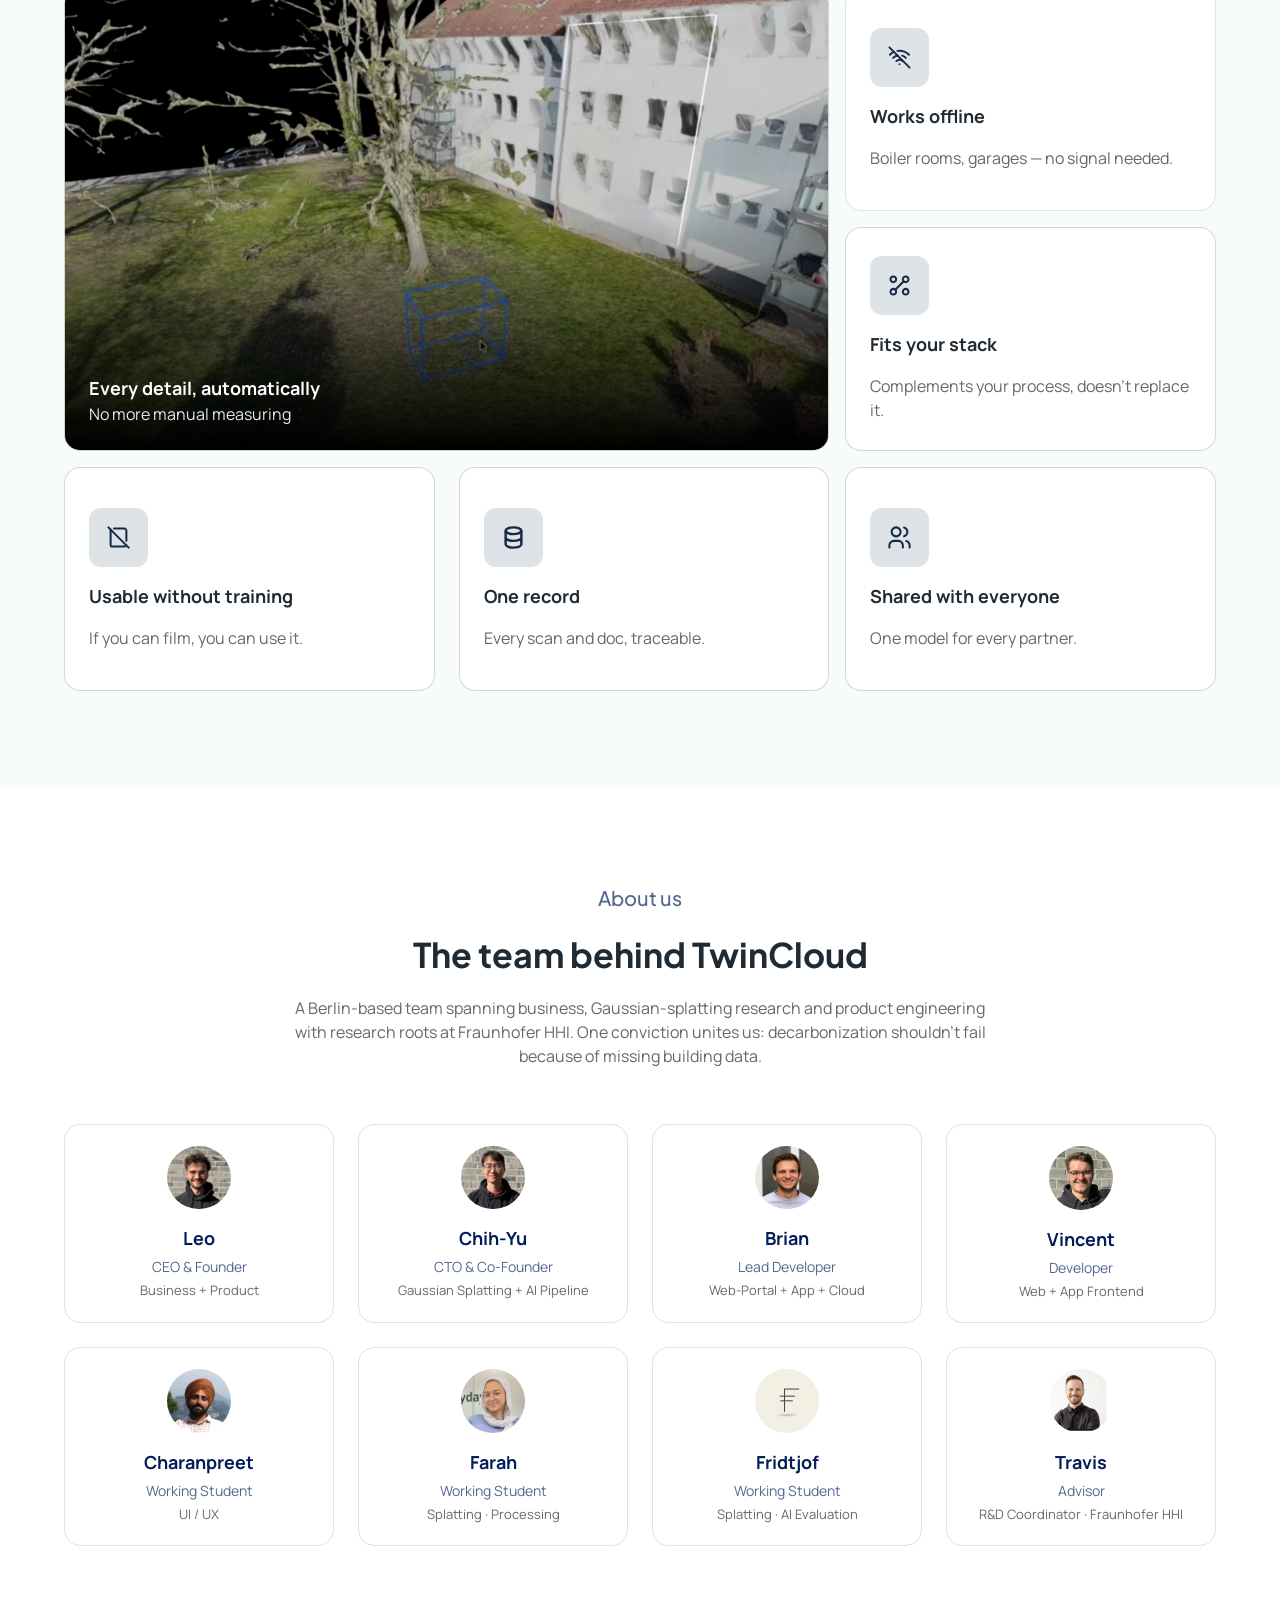
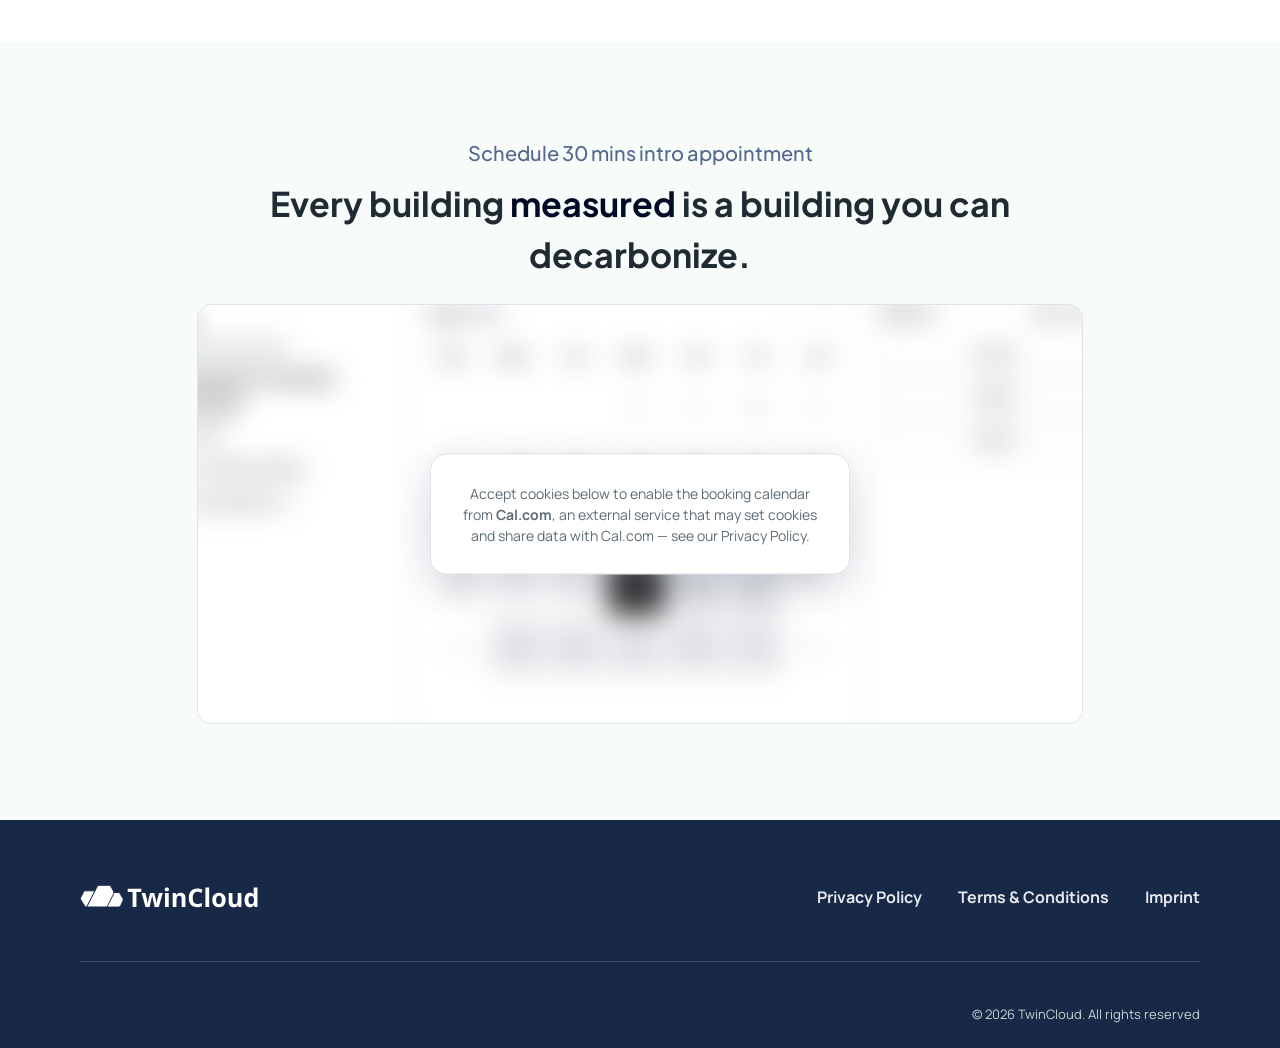
==== commit d67c6dfb: "Update footer copyright year to 2026, publish terms.html Terms page still needs legal review per its" ====
--- a/index.html
+++ b/index.html
@@ -1193,7 +1193,7 @@
     </div>
     <hr class="footer-divider">
     <div class="footer-utility">
-      <p>© 2024 TwinCloud. All rights reserved</p>
+      <p>© 2026 TwinCloud. All rights reserved</p>
     </div>
   </div>
 </footer>
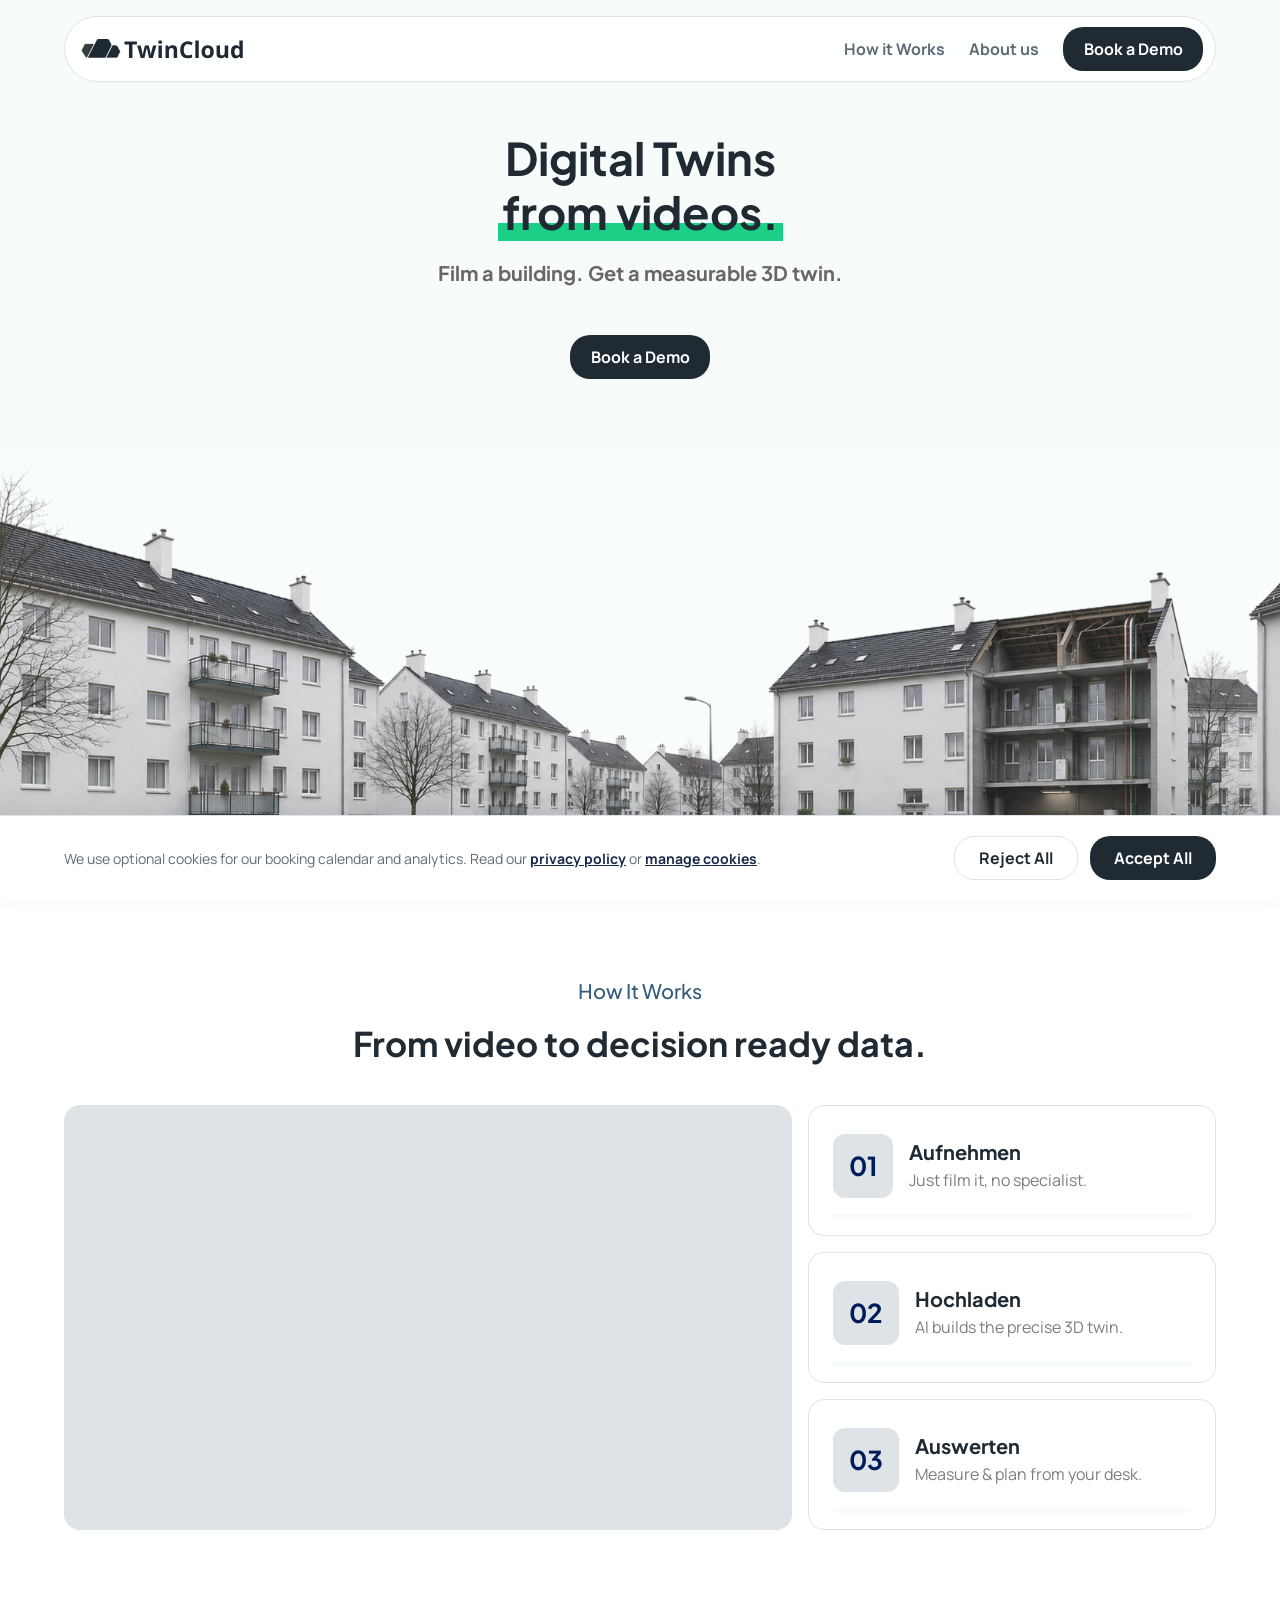
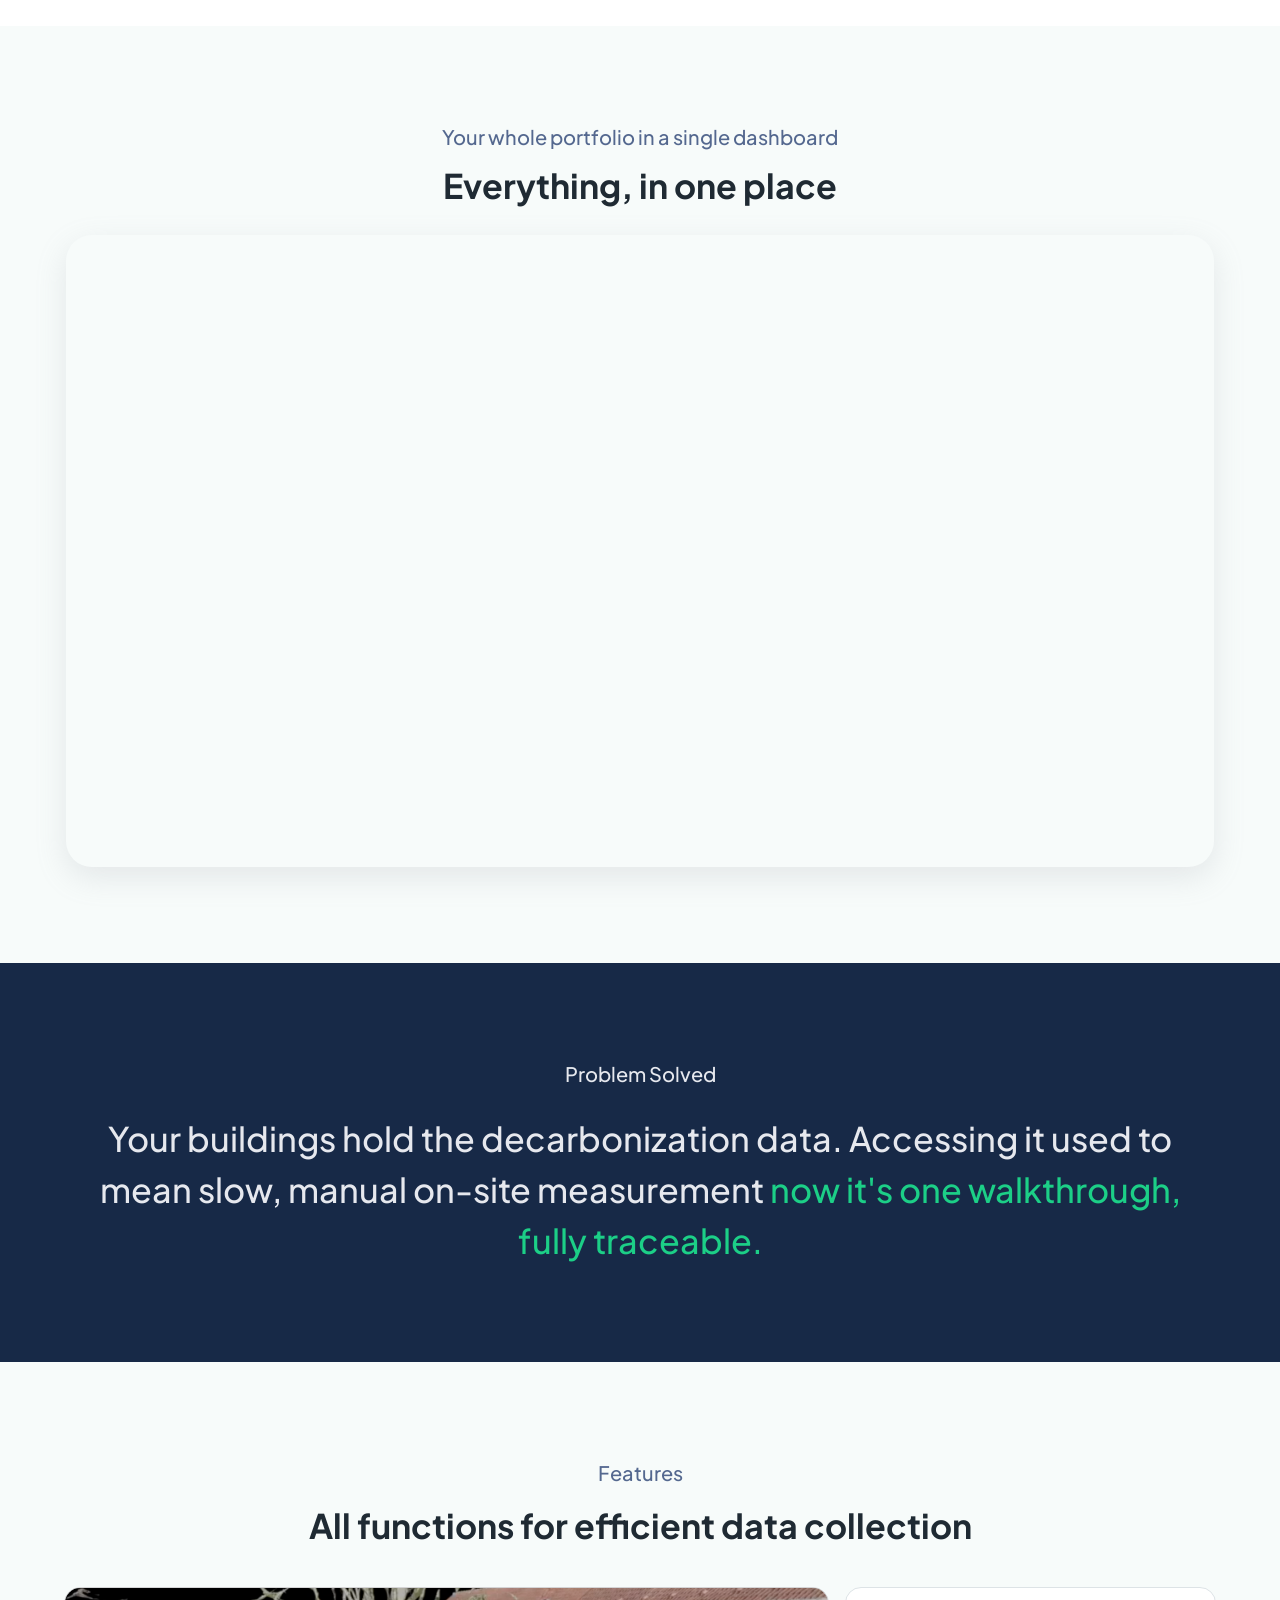
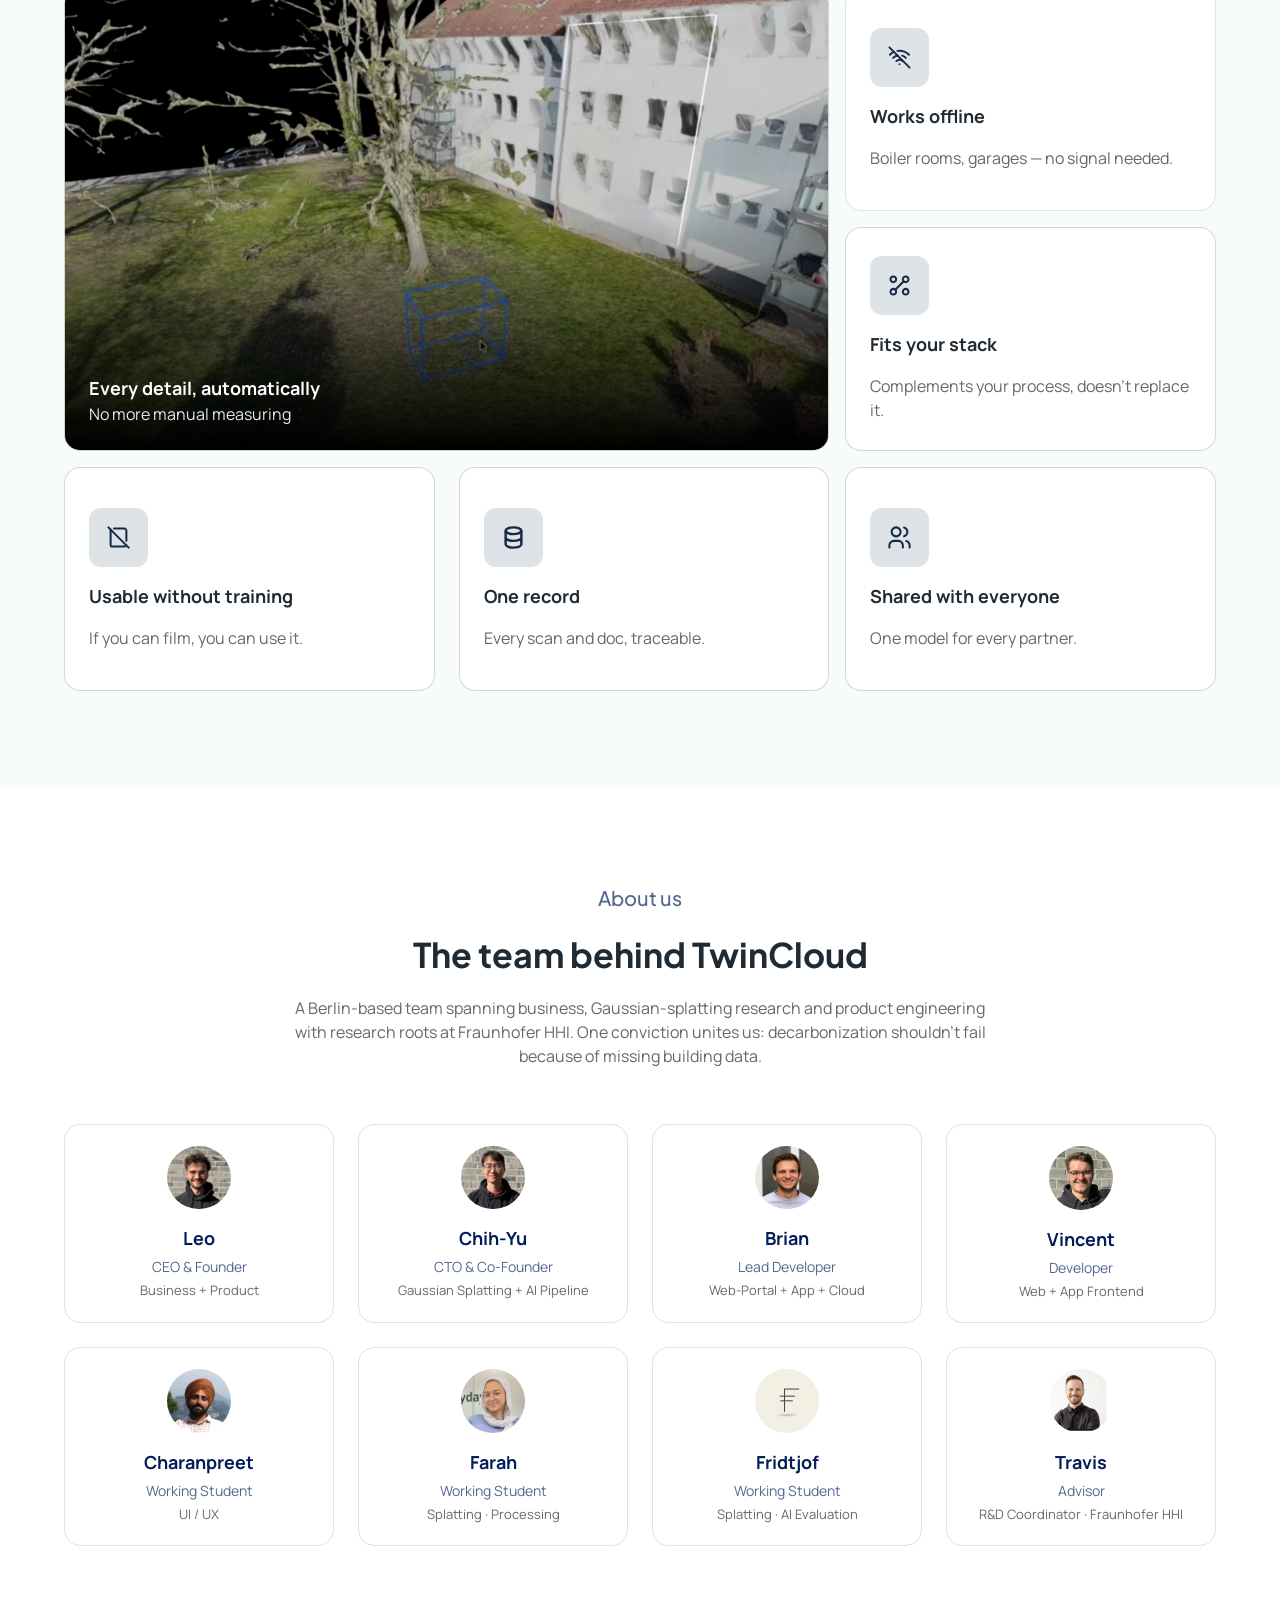
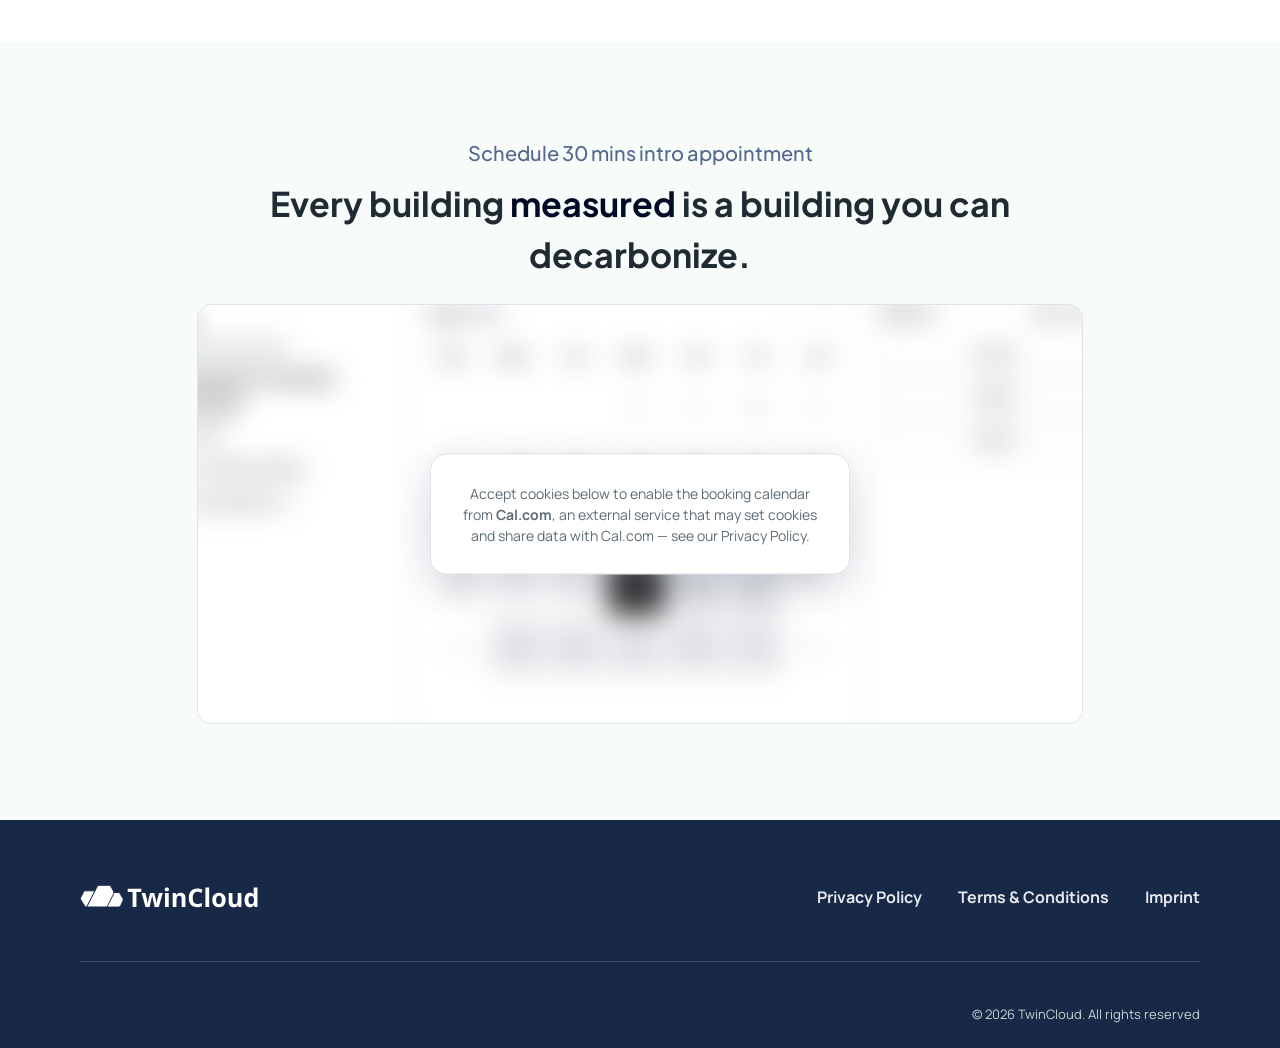
==== commit 4335c803: "Fix header nav link vertical alignment nav-link had padding-bottom but no matching padding-top, shif" ====
--- a/index.html
+++ b/index.html
@@ -165,6 +165,7 @@
   .nav-link {
     position: relative;
     display: inline-block;
+    padding-top: 6px;
     padding-bottom: 6px;
     font-family: var(--font-body);
     font-weight: 700;
@@ -980,7 +981,7 @@
 
   <section class="how-it-works section" id="how-it-works">
     <div class="section-header">
-      <p class="eyebrow"><a href="capture-guide.html">How It Works</a></p>
+      <p class="eyebrow">How It Works</p>
       <h2 class="section-title">From video to decision ready data.</h2>
     </div>
     <div class="how-it-works-grid">
